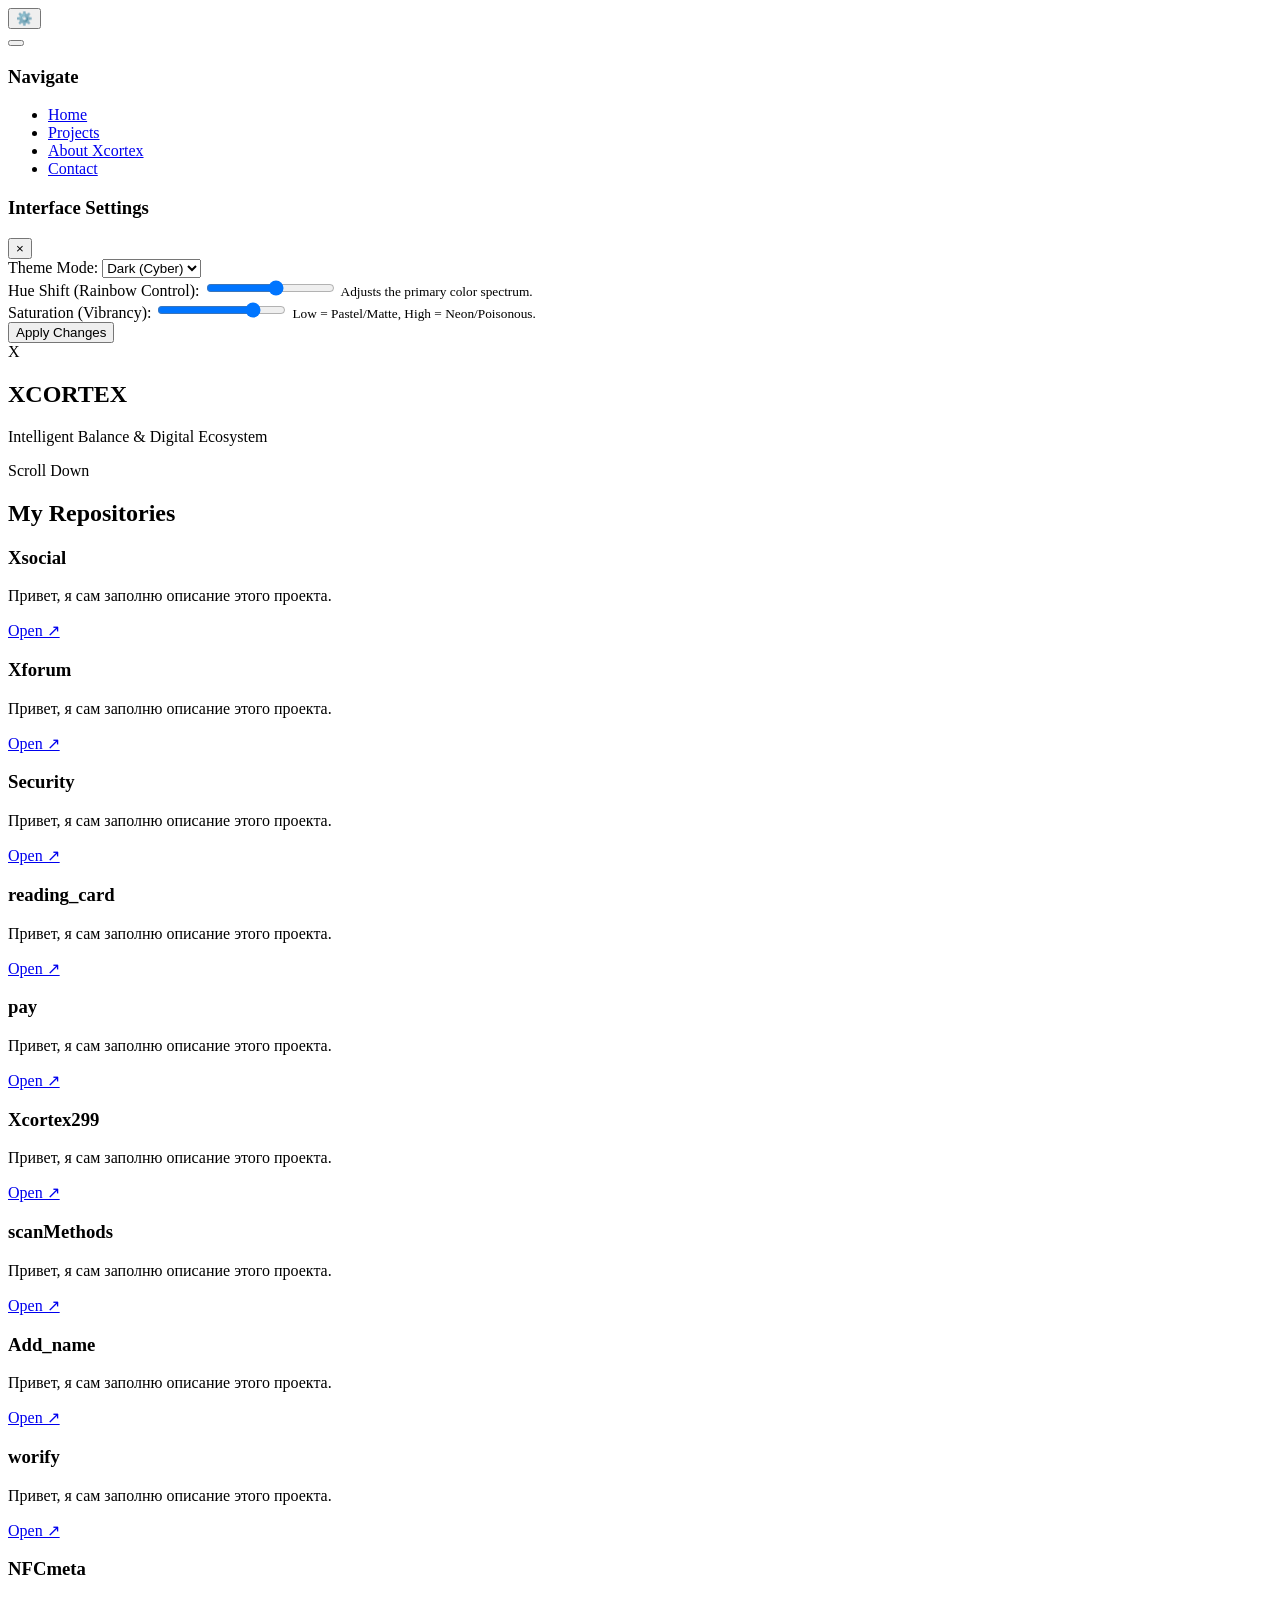
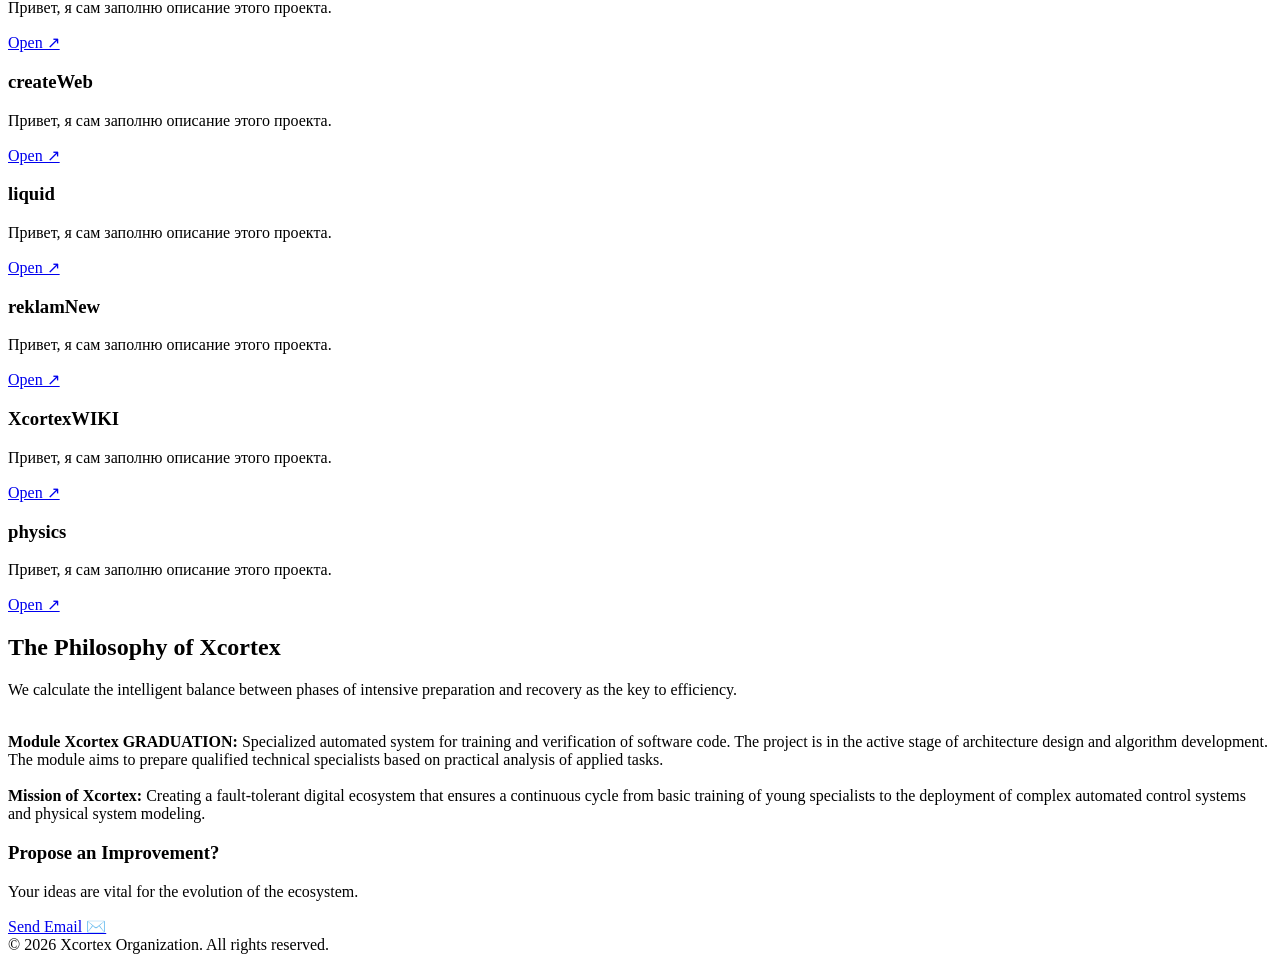
==== index.html @ 5aa5e929 "Update index.html" ====
<!DOCTYPE html>
<html lang="ru">
<head>
    <meta charset="UTF-8">
    <meta name="viewport" content="width=device-width, initial-scale=1.0">
    <title>Xcortex | Intelligent Ecosystem</title>
    
    <!-- Подключение шрифтов -->
    <link href="https://fonts.googleapis.com/css2?family=Montserrat:wght@300;400;600;900&display=swap" rel="stylesheet">
    
    <!-- Подключение CSS -->
    <link rel="stylesheet" href="style.css">
</head>
<body data-theme="dark">

    <!-- Служебная полоса (Top Bar) -->
    <header class="top-bar glass-panel">
        <div class="left-controls">
            <button id="settings-btn" class="icon-btn" aria-label="Настройки">⚙️</button>
        </div>
        <div class="right-controls">
            <button id="menu-btn" class="hamburger-icon" aria-label="Меню">
                <span></span><span></span><span></span>
            </button>
        </div>
    </header>

    <!-- Боковое меню навигации -->
    <nav id="side-menu" class="glass-panel side-nav">
        <div class="menu-header">
            <h3>Navigate</h3>
        </div>
        <ul class="menu-list">
            <li><a href="#hero" onclick="closeMenu()">Home</a></li>
            <li><a href="#projects" onclick="closeMenu()">Projects</a></li>
            <li><a href="#about" onclick="closeMenu()">About Xcortex</a></li>
            <li><a href="#contact" onclick="closeMenu()">Contact</a></li>
        </ul>
    </nav>

    <!-- Модальное окно настроек -->
    <div id="settings-modal" class="modal-overlay hidden">
        <div class="glass-panel settings-content">
            <div class="settings-header">
                <h3>Interface Settings</h3>
                <button id="close-settings-x" class="close-x">&times;</button>
            </div>
            
            <div class="setting-group">
                <label>Theme Mode:</label>
                <select id="theme-select" class="input-field white-input">
                    <option value="dark">Dark (Cyber)</option>
                    <option value="light">Light (Clean)</option>
                </select>
            </div>

            <div class="setting-group">
                <label>Hue Shift (Rainbow Control):</label>
                <input type="range" id="hue-slider" min="0" max="360" value="200" class="custom-range rainbow-track">
                <small>Adjusts the primary color spectrum.</small>
            </div>

            <div class="setting-group">
                <label>Saturation (Vibrancy):</label>
                <input type="range" id="saturation-slider" min="10" max="100" value="80" class="custom-range">
                <small>Low = Pastel/Matte, High = Neon/Poisonous.</small>
            </div>

            <button id="save-settings" class="btn-primary full-width">Apply Changes</button>
        </div>
    </div>

    <!-- Главная секция (Hero) -->
    <section id="hero" class="hero-section">
        <div class="logo-wrapper animate-float">
            <div class="big-x">X</div>
        </div>
        <h1 class="brand-name animate-slide-up">XCORTEX</h1>
        <p class="subtitle animate-slide-up delay-1">Intelligent Balance & Digital Ecosystem</p>
        
        <div class="scroll-indicator animate-bounce">
            <span>Scroll Down</span>
            <div class="arrow-down"></div>
        </div>
    </section>

    <!-- Секция Проектов -->
    <section id="projects" class="projects-section">
        <h2 class="section-title reveal-on-scroll">My Repositories</h2>
        <div class="grid-container">
            <!-- Карточки проектов будут генерироваться через JS или вручную. 
                 Для надежности оставляем статичную разметку основных, остальное можно добавить динамически, 
                 но так как ты просил конкретный список, вот он: -->
                 
            <div class="project-card glass-panel hover-lift reveal-on-scroll">
                <h3>Xsocial</h3>
                <p class="desc-placeholder">Привет, я сам заполню описание этого проекта.</p>
                <a href="#" target="_blank" class="open-link btn-outline">Open ↗</a>
            </div>

            <div class="project-card glass-panel hover-lift reveal-on-scroll">
                <h3>Xforum</h3>
                <p class="desc-placeholder">Привет, я сам заполню описание этого проекта.</p>
                <a href="#" target="_blank" class="open-link btn-outline">Open ↗</a>
            </div>

            <div class="project-card glass-panel hover-lift reveal-on-scroll">
                <h3>Security</h3>
                <p class="desc-placeholder">Привет, я сам заполню описание этого проекта.</p>
                <a href="#" target="_blank" class="open-link btn-outline">Open ↗</a>
            </div>

            <div class="project-card glass-panel hover-lift reveal-on-scroll">
                <h3>reading_card</h3>
                <p class="desc-placeholder">Привет, я сам заполню описание этого проекта.</p>
                <a href="#" target="_blank" class="open-link btn-outline">Open ↗</a>
            </div>

            <div class="project-card glass-panel hover-lift reveal-on-scroll">
                <h3>pay</h3>
                <p class="desc-placeholder">Привет, я сам заполню описание этого проекта.</p>
                <a href="#" target="_blank" class="open-link btn-outline">Open ↗</a>
            </div>

            <div class="project-card glass-panel hover-lift reveal-on-scroll">
                <h3>Xcortex299</h3>
                <p class="desc-placeholder">Привет, я сам заполню описание этого проекта.</p>
                <a href="#" target="_blank" class="open-link btn-outline">Open ↗</a>
            </div>

            <div class="project-card glass-panel hover-lift reveal-on-scroll">
                <h3>scanMethods</h3>
                <p class="desc-placeholder">Привет, я сам заполню описание этого проекта.</p>
                <a href="#" target="_blank" class="open-link btn-outline">Open ↗</a>
            </div>

            <div class="project-card glass-panel hover-lift reveal-on-scroll">
                <h3>Add_name</h3>
                <p class="desc-placeholder">Привет, я сам заполню описание этого проекта.</p>
                <a href="#" target="_blank" class="open-link btn-outline">Open ↗</a>
            </div>

            <div class="project-card glass-panel hover-lift reveal-on-scroll">
                <h3>worify</h3>
                <p class="desc-placeholder">Привет, я сам заполню описание этого проекта.</p>
                <a href="#" target="_blank" class="open-link btn-outline">Open ↗</a>
            </div>

            <div class="project-card glass-panel hover-lift reveal-on-scroll">
                <h3>NFCmeta</h3>
                <p class="desc-placeholder">Привет, я сам заполню описание этого проекта.</p>
                <a href="#" target="_blank" class="open-link btn-outline">Open ↗</a>
            </div>

            <div class="project-card glass-panel hover-lift reveal-on-scroll">
                <h3>createWeb</h3>
                <p class="desc-placeholder">Привет, я сам заполню описание этого проекта.</p>
                <a href="#" target="_blank" class="open-link btn-outline">Open ↗</a>
            </div>

            <div class="project-card glass-panel hover-lift reveal-on-scroll">
                <h3>liquid</h3>
                <p class="desc-placeholder">Привет, я сам заполню описание этого проекта.</p>
                <a href="#" target="_blank" class="open-link btn-outline">Open ↗</a>
            </div>

            <div class="project-card glass-panel hover-lift reveal-on-scroll">
                <h3>reklamNew</h3>
                <p class="desc-placeholder">Привет, я сам заполню описание этого проекта.</p>
                <a href="#" target="_blank" class="open-link btn-outline">Open ↗</a>
            </div>

            <div class="project-card glass-panel hover-lift reveal-on-scroll">
                <h3>XcortexWIKI</h3>
                <p class="desc-placeholder">Привет, я сам заполню описание этого проекта.</p>
                <a href="#" target="_blank" class="open-link btn-outline">Open ↗</a>
            </div>

            <div class="project-card glass-panel hover-lift reveal-on-scroll">
                <h3>physics</h3>
                <p class="desc-placeholder">Привет, я сам заполню описание этого проекта.</p>
                <a href="#" target="_blank" class="open-link btn-outline">Open ↗</a>
            </div>
        </div>
    </section>

    <!-- Секция О бренде -->
    <section id="about" class="about-section">
        <div class="content-box glass-panel reveal-on-scroll">
            <h2>The Philosophy of Xcortex</h2>
            <div class="text-block">
                <p>We calculate the intelligent balance between phases of intensive preparation and recovery as the key to efficiency.</p>
                
                <br>
                
                <strong>Module Xcortex GRADUATION:</strong> Specialized automated system for training and verification of software code. The project is in the active stage of architecture design and algorithm development. The module aims to prepare qualified technical specialists based on practical analysis of applied tasks.
                
                <br><br>
                
                <strong>Mission of Xcortex:</strong> Creating a fault-tolerant digital ecosystem that ensures a continuous cycle from basic training of young specialists to the deployment of complex automated control systems and physical system modeling.
            </div>
        </div>
    </section>

    <!-- Футер / Контакты -->
    <footer id="contact" class="footer-section">
        <div class="contact-card glass-panel reveal-on-scroll">
            <h3>Propose an Improvement?</h3>
            <p>Your ideas are vital for the evolution of the ecosystem.</p>
            <a href="mailto:Artem.ovsyankin33@gmail.com?subject=Xcortex%20Feedback&body=Hello%20Artem,%0A%0AI%20would%20like%20to%20suggest%20an%20improvement:%20[Insert%20idea%20here]%0A%0AThanks!" class="btn-mailto">
                Send Email ✉️
            </a>
        </div>
        <div class="copyright">
            © 2026 Xcortex Organization. All rights reserved.
        </div>
    </footer>

    <!-- Подключение JavaScript -->
    <script src="script.js"></script>
</body>
</html>
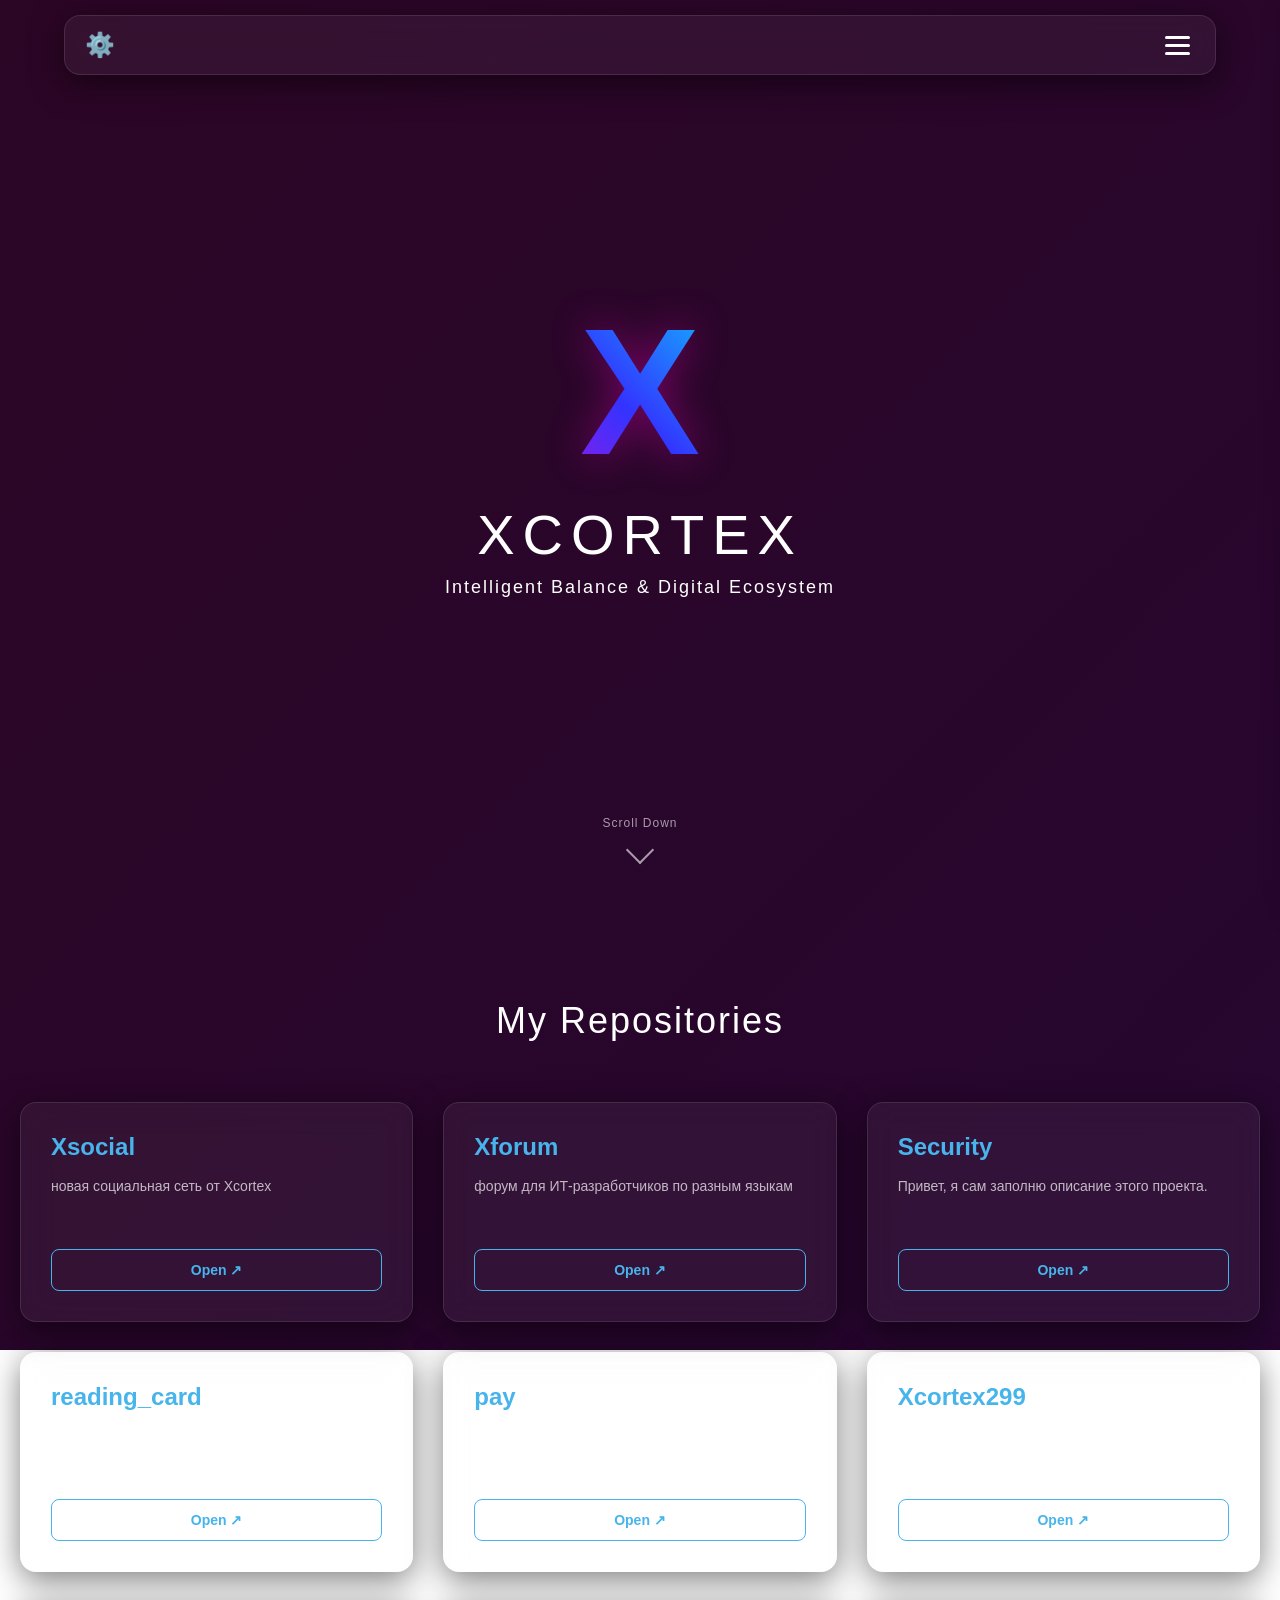
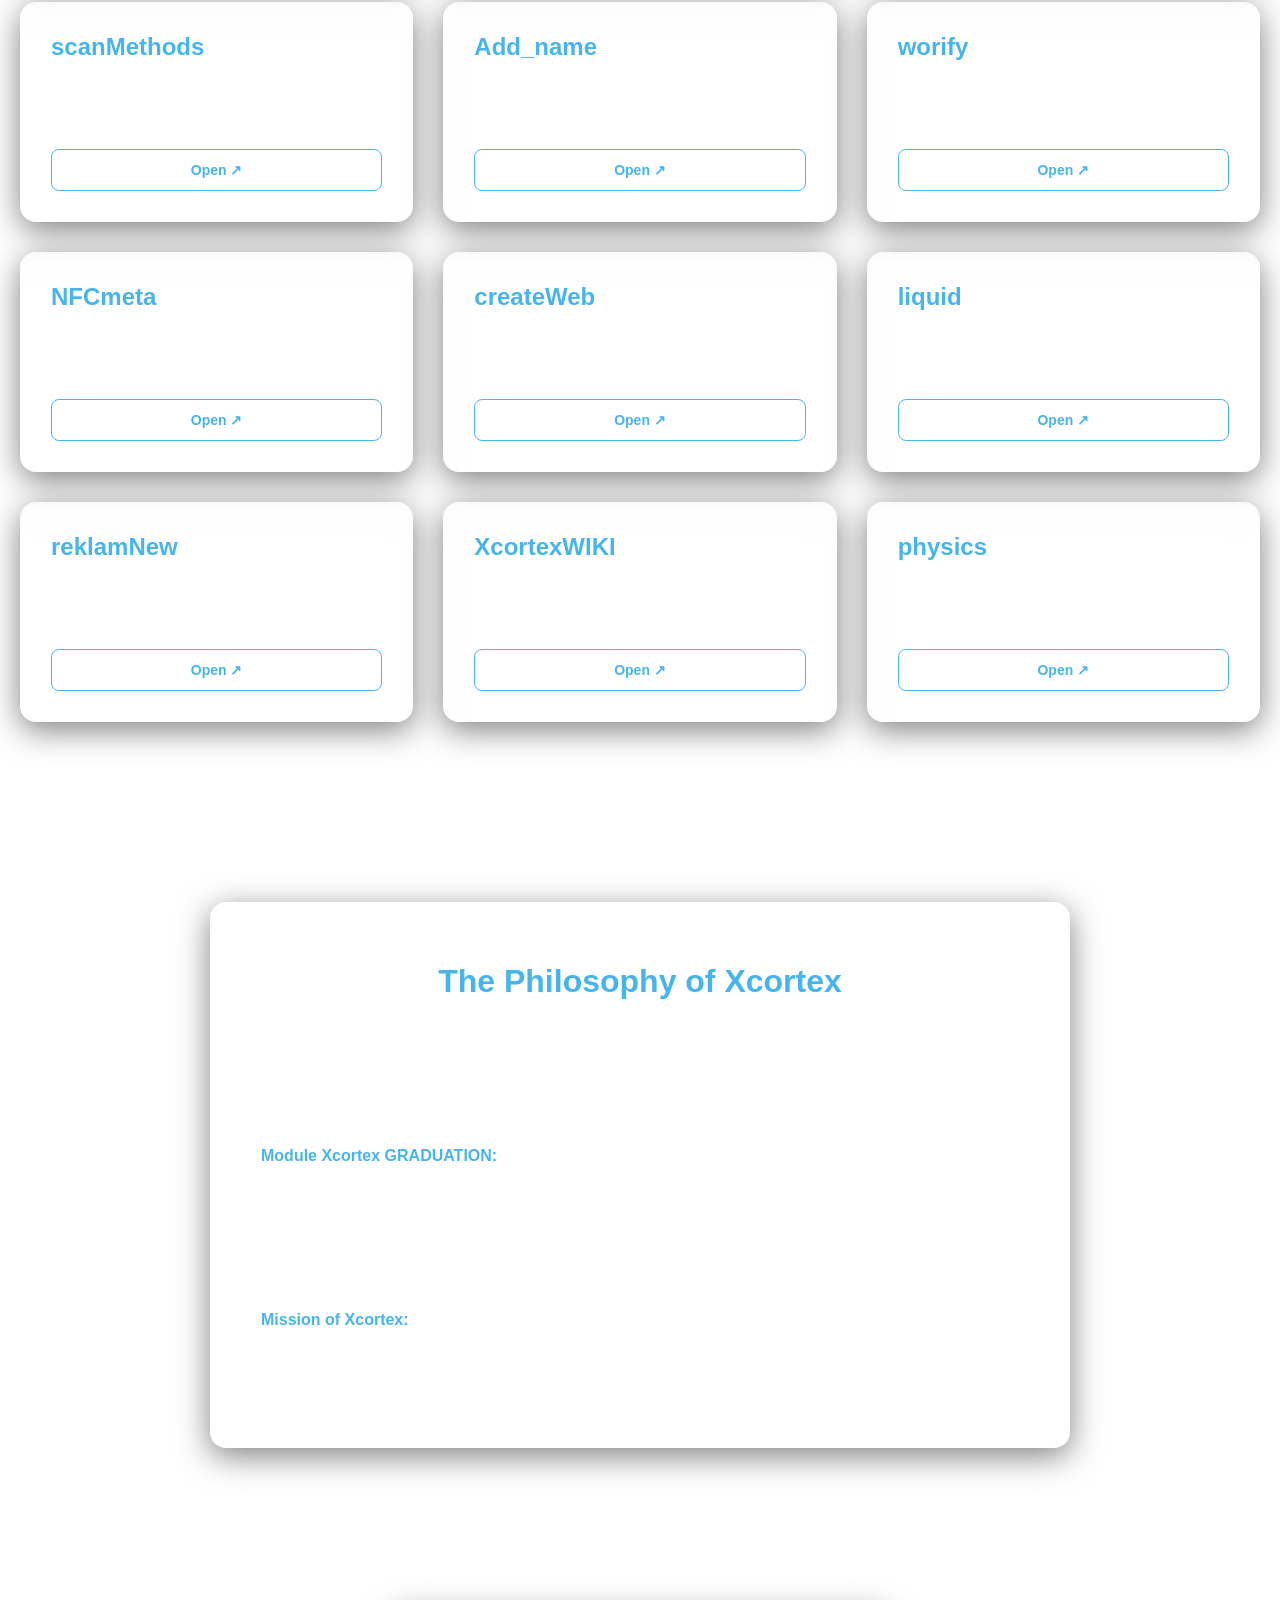
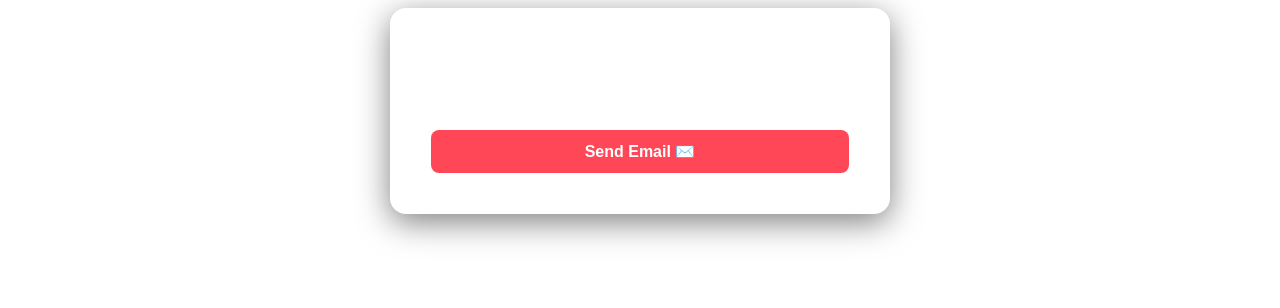
==== commit 3e2508a8: "Update index.html" ====
--- a/index.html
+++ b/index.html
@@ -94,13 +94,13 @@
                  
             <div class="project-card glass-panel hover-lift reveal-on-scroll">
                 <h3>Xsocial</h3>
-                <p class="desc-placeholder">Привет, я сам заполню описание этого проекта.</p>
+                <p class="desc-placeholder">новая социальная сеть от Xcortex</p>
                 <a href="#" target="_blank" class="open-link btn-outline">Open ↗</a>
             </div>
 
             <div class="project-card glass-panel hover-lift reveal-on-scroll">
                 <h3>Xforum</h3>
-                <p class="desc-placeholder">Привет, я сам заполню описание этого проекта.</p>
+                <p class="desc-placeholder">форум для ИТ-разработчиков по разным языкам</p>
                 <a href="#" target="_blank" class="open-link btn-outline">Open ↗</a>
             </div>
 
--- a/style.css
+++ b/style.css
@@ -0,0 +1,516 @@
+/* === БАЗОВЫЕ ПЕРЕМЕННЫЕ И ТЕМЫ === */
+:root {
+    /* Динамические цвета управляемые из JS */
+    --bg-hue: 200;
+    --bg-sat: 80%;
+    --bg-lightness-base: 10%;
+    
+    /* Статичные переменные темы Dark */
+    --text-color: #ffffff;
+    --panel-bg: rgba(255, 255, 255, 0.05);
+    --panel-border: rgba(255, 255, 255, 0.1);
+    --blur-strength: 16px;
+    --accent-color: hsl(var(--bg-hue), var(--bg-sat), 60%);
+    --shadow-color: rgba(0, 0, 0, 0.5);
+}
+
+[data-theme="light"] {
+    --text-color: #1a1a1a;
+    --panel-bg: rgba(0, 0, 0, 0.03);
+    --panel-border: rgba(0, 0, 0, 0.1);
+    --bg-lightness-base: 90%;
+    --accent-color: hsl(var(--bg-hue), var(--bg-sat), 40%);
+    --shadow-color: rgba(0, 0, 0, 0.1);
+}
+
+* {
+    margin: 0;
+    padding: 0;
+    box-sizing: border-box;
+}
+
+body {
+    font-family: 'Montserrat', sans-serif;
+    color: var(--text-color);
+    overflow-x: hidden;
+    transition: background 0.5s ease, color 0.5s ease;
+    min-height: 100vh;
+    position: relative;
+}
+
+/* Живой радужный фон */
+body::before {
+    content: '';
+    position: fixed;
+    top: -50%;
+    left: -50%;
+    width: 200%;
+    height: 200%;
+    z-index: -1;
+    background: linear-gradient(
+        -45deg,
+        hsl(calc(var(--bg-hue)), calc(var(--bg-sat)), calc(var(--bg-lightness-base))),
+        hsl(calc(var(--bg-hue) + 60), calc(var(--bg-sat)), calc(var(--bg-lightness-base) + 5%)),
+        hsl(calc(var(--bg-hue) + 120), calc(var(--bg-sat)), calc(var(--bg-lightness-base)))
+    );
+    background-size: 400% 400%;
+    animation: gradientMove 15s ease infinite;
+    filter: blur(0px);
+}
+
+@keyframes gradientMove {
+    0% { background-position: 0% 50%; }
+    50% { background-position: 100% 50%; }
+    100% { background-position: 0% 50%; }
+}
+
+/* === GLASSMORPHISM UTILS === */
+.glass-panel {
+    background: var(--panel-bg);
+    backdrop-filter: blur(var(--blur-strength));
+    -webkit-backdrop-filter: blur(var(--blur-strength));
+    border: 1px solid var(--panel-border);
+    border-radius: 16px;
+    box-shadow: 0 8px 32px 0 var(--shadow-color);
+}
+
+/* === TOP BAR === */
+.top-bar {
+    position: fixed;
+    top: 15px;
+    left: 50%;
+    transform: translateX(-50%);
+    width: 90%;
+    max-width: 1200px;
+    height: 60px;
+    display: flex;
+    justify-content: space-between;
+    align-items: center;
+    z-index: 1000;
+    padding: 0 20px;
+    transition: all 0.3s ease;
+}
+
+.icon-btn {
+    background: none;
+    border: none;
+    color: var(--text-color);
+    font-size: 24px;
+    cursor: pointer;
+    transition: transform 0.3s cubic-bezier(0.175, 0.885, 0.32, 1.275);
+}
+.icon-btn:hover { transform: rotate(90deg) scale(1.1); }
+
+.hamburger-icon {
+    background: none;
+    border: none;
+    cursor: pointer;
+    display: flex;
+    flex-direction: column;
+    gap: 5px;
+    padding: 5px;
+}
+.hamburger-icon span {
+    display: block;
+    width: 25px;
+    height: 3px;
+    background: var(--text-color);
+    transition: 0.3s;
+    border-radius: 2px;
+}
+
+/* === SIDE MENU === */
+.side-nav {
+    position: fixed;
+    right: -320px;
+    top: 0;
+    width: 300px;
+    height: 100vh;
+    padding: 80px 20px 20px;
+    transition: right 0.4s cubic-bezier(0.175, 0.885, 0.32, 1.275);
+    z-index: 999;
+    display: flex;
+    flex-direction: column;
+    gap: 20px;
+    border-radius: 0 0 0 20px; /* Только левые углы скруглены */
+}
+.side-nav.active { right: 0; }
+
+.menu-list { list-style: none; }
+.menu-list li { margin-bottom: 10px; }
+.menu-list a {
+    color: var(--text-color);
+    text-decoration: none;
+    font-size: 18px;
+    font-weight: 600;
+    padding: 12px;
+    display: block;
+    border-radius: 8px;
+    transition: background 0.3s, transform 0.2s;
+}
+.menu-list a:hover {
+    background: rgba(255,255,255,0.1);
+    transform: translateX(5px);
+}
+
+/* === SETTINGS MODAL === */
+.modal-overlay {
+    position: fixed;
+    top: 0; left: 0; width: 100%; height: 100%;
+    background: rgba(0,0,0,0.6);
+    backdrop-filter: blur(5px);
+    z-index: 2000;
+    display: flex;
+    justify-content: center;
+    align-items: center;
+    opacity: 1;
+    transition: opacity 0.3s, visibility 0.3s;
+}
+.hidden { 
+    opacity: 0; 
+    pointer-events: none; 
+    visibility: hidden; 
+}
+
+.settings-content {
+    width: 90%;
+    max-width: 450px;
+    padding: 30px;
+    display: flex;
+    flex-direction: column;
+    gap: 20px;
+    position: relative;
+}
+
+.settings-header {
+    display: flex;
+    justify-content: space-between;
+    align-items: center;
+    margin-bottom: 10px;
+}
+.close-x {
+    background: none;
+    border: none;
+    color: var(--text-color);
+    font-size: 28px;
+    cursor: pointer;
+    line-height: 1;
+}
+
+.setting-group label {
+    display: block;
+    margin-bottom: 8px;
+    font-weight: 600;
+    font-size: 14px;
+    opacity: 0.9;
+}
+.setting-group small {
+    display: block;
+    margin-top: 5px;
+    font-size: 12px;
+    opacity: 0.6;
+}
+
+.white-input {
+    width: 100%;
+    padding: 10px 12px;
+    border-radius: 8px;
+    border: 1px solid #ccc;
+    background: #fff; /* Белый ввод как требовалось */
+    color: #000;
+    outline: none;
+    font-family: inherit;
+}
+
+.custom-range {
+    width: 100%;
+    height: 8px;
+    border-radius: 5px;
+    background: #ddd;
+    appearance: none;
+    outline: none;
+    margin-top: 5px;
+}
+.rainbow-track {
+    background: linear-gradient(to right, red, yellow, green, cyan, blue, violet);
+}
+.custom-range::-webkit-slider-thumb {
+    appearance: none;
+    width: 20px;
+    height: 20px;
+    border-radius: 50%;
+    background: var(--text-color);
+    cursor: pointer;
+    box-shadow: 0 2px 5px rgba(0,0,0,0.3);
+}
+
+/* === BUTTONS === */
+.btn-primary, .btn-outline, .btn-mailto {
+    padding: 12px 24px;
+    border-radius: 8px;
+    cursor: pointer;
+    font-weight: 600;
+    transition: all 0.3s ease;
+    text-align: center;
+    display: inline-block;
+    text-decoration: none;
+    font-size: 14px;
+}
+
+.btn-primary {
+    background: var(--accent-color);
+    color: #fff;
+    border: none;
+}
+.btn-primary:hover {
+    transform: translateY(-2px);
+    box-shadow: 0 5px 15px var(--accent-color);
+}
+
+.btn-outline {
+    background: transparent;
+    border: 1px solid var(--accent-color);
+    color: var(--accent-color);
+    width: 100%;
+}
+.btn-outline:hover {
+    background: var(--accent-color);
+    color: #fff;
+}
+
+.full-width { width: 100%; }
+
+/* === HERO SECTION === */
+.hero-section {
+    height: 100vh;
+    display: flex;
+    flex-direction: column;
+    justify-content: center;
+    align-items: center;
+    text-align: center;
+    position: relative;
+    padding: 0 20px;
+}
+
+.logo-wrapper {
+    margin-bottom: 20px;
+}
+
+.big-x {
+    font-size: clamp(80px, 15vw, 180px);
+    font-weight: 900;
+    line-height: 1;
+    background: linear-gradient(45deg, #ff00cc, #3333ff, #00ffff);
+    background-size: 200% 200%;
+    -webkit-background-clip: text;
+    -webkit-text-fill-color: transparent;
+    filter: drop-shadow(0 0 20px rgba(255,0,204,0.4));
+    animation: pulseGlow 3s infinite alternate, gradientText 5s ease infinite;
+}
+
+.brand-name {
+    font-size: clamp(32px, 5vw, 56px);
+    letter-spacing: 8px;
+    text-transform: uppercase;
+    font-weight: 300;
+    margin-bottom: 10px;
+}
+
+.subtitle {
+    font-size: clamp(14px, 2vw, 18px);
+    opacity: 0.8;
+    font-weight: 400;
+    letter-spacing: 2px;
+}
+
+.scroll-indicator {
+    position: absolute;
+    bottom: 40px;
+    display: flex;
+    flex-direction: column;
+    align-items: center;
+    gap: 10px;
+    opacity: 0.6;
+    font-size: 12px;
+    letter-spacing: 1px;
+}
+.arrow-down {
+    width: 20px;
+    height: 20px;
+    border-right: 2px solid var(--text-color);
+    border-bottom: 2px solid var(--text-color);
+    transform: rotate(45deg);
+}
+
+/* === ANIMATIONS === */
+.animate-float { animation: float 6s ease-in-out infinite; }
+.animate-slide-up { 
+    animation: slideUp 1s forwards; 
+    opacity: 0; 
+    transform: translateY(30px);
+}
+.delay-1 { animation-delay: 0.3s; }
+.animate-bounce { animation: bounce 2s infinite; }
+
+.reveal-on-scroll {
+    opacity: 0;
+    transform: translateY(30px);
+    transition: opacity 0.8s ease, transform 0.8s ease;
+}
+.reveal-on-scroll.visible {
+    opacity: 1;
+    transform: translateY(0);
+}
+
+.hover-lift {
+    transition: transform 0.3s ease, box-shadow 0.3s ease;
+}
+.hover-lift:hover {
+    transform: translateY(-10px);
+    box-shadow: 0 15px 30px rgba(0,0,0,0.3);
+    border-color: var(--accent-color);
+}
+
+@keyframes float { 
+    0%, 100% { transform: translateY(0); } 
+    50% { transform: translateY(-20px); } 
+}
+@keyframes slideUp { 
+    to { opacity: 1; transform: translateY(0); } 
+}
+@keyframes bounce { 
+    0%, 20%, 50%, 80%, 100% {transform: translateY(0);} 
+    40% {transform: translateY(-10px);} 
+    60% {transform: translateY(-5px);} 
+}
+@keyframes pulseGlow { 
+    0% { filter: drop-shadow(0 0 10px rgba(255,0,204,0.3)); } 
+    100% { filter: drop-shadow(0 0 30px rgba(51,51,255,0.6)); } 
+}
+@keyframes gradientText {
+    0% { background-position: 0% 50%; }
+    50% { background-position: 100% 50%; }
+    100% { background-position: 0% 50%; }
+}
+
+/* === PROJECTS GRID === */
+.projects-section {
+    padding: 100px 20px;
+    max-width: 1400px;
+    margin: 0 auto;
+}
+
+.section-title {
+    text-align: center;
+    font-size: 36px;
+    margin-bottom: 60px;
+    font-weight: 300;
+    letter-spacing: 2px;
+}
+
+.grid-container {
+    display: grid;
+    grid-template-columns: repeat(auto-fit, minmax(300px, 1fr));
+    gap: 30px;
+}
+
+.project-card {
+    padding: 30px;
+    display: flex;
+    flex-direction: column;
+    justify-content: space-between;
+    min-height: 220px;
+    position: relative;
+    overflow: hidden;
+}
+
+.project-card h3 {
+    font-size: 24px;
+    margin-bottom: 15px;
+    color: var(--accent-color);
+    font-weight: 700;
+}
+
+.desc-placeholder {
+    flex-grow: 1;
+    margin-bottom: 20px;
+    opacity: 0.7;
+    font-size: 14px;
+    line-height: 1.5;
+}
+
+/* === ABOUT SECTION === */
+.about-section {
+    padding: 80px 20px;
+    max-width: 900px;
+    margin: 0 auto;
+}
+
+.content-box {
+    padding: 50px;
+    line-height: 1.8;
+    font-size: 16px;
+}
+
+.content-box h2 {
+    font-size: 32px;
+    margin-bottom: 30px;
+    text-align: center;
+    color: var(--accent-color);
+}
+
+.text-block strong {
+    color: var(--accent-color);
+    display: block;
+    margin-top: 15px;
+    margin-bottom: 5px;
+}
+
+/* === FOOTER === */
+.footer-section {
+    padding: 80px 20px 40px;
+    text-align: center;
+}
+
+.contact-card {
+    max-width: 500px;
+    margin: 0 auto 40px;
+    padding: 40px;
+}
+
+.contact-card h3 {
+    margin-bottom: 10px;
+    font-size: 24px;
+}
+
+.contact-card p {
+    margin-bottom: 25px;
+    opacity: 0.8;
+}
+
+.btn-mailto {
+    background: #ff4757;
+    color: white;
+    width: 100%;
+    border: none;
+    font-size: 16px;
+}
+.btn-mailto:hover {
+    background: #ff6b81;
+    transform: scale(1.02);
+    box-shadow: 0 0 20px rgba(255, 71, 87, 0.4);
+}
+
+.copyright {
+    font-size: 12px;
+    opacity: 0.5;
+    margin-top: 20px;
+}
+
+/* Responsive adjustments */
+@media (max-width: 768px) {
+    .top-bar { width: 95%; }
+    .side-nav { width: 100%; right: -100%; border-radius: 0; }
+    .grid-container { grid-template-columns: 1fr; }
+    .content-box { padding: 30px; }
+}
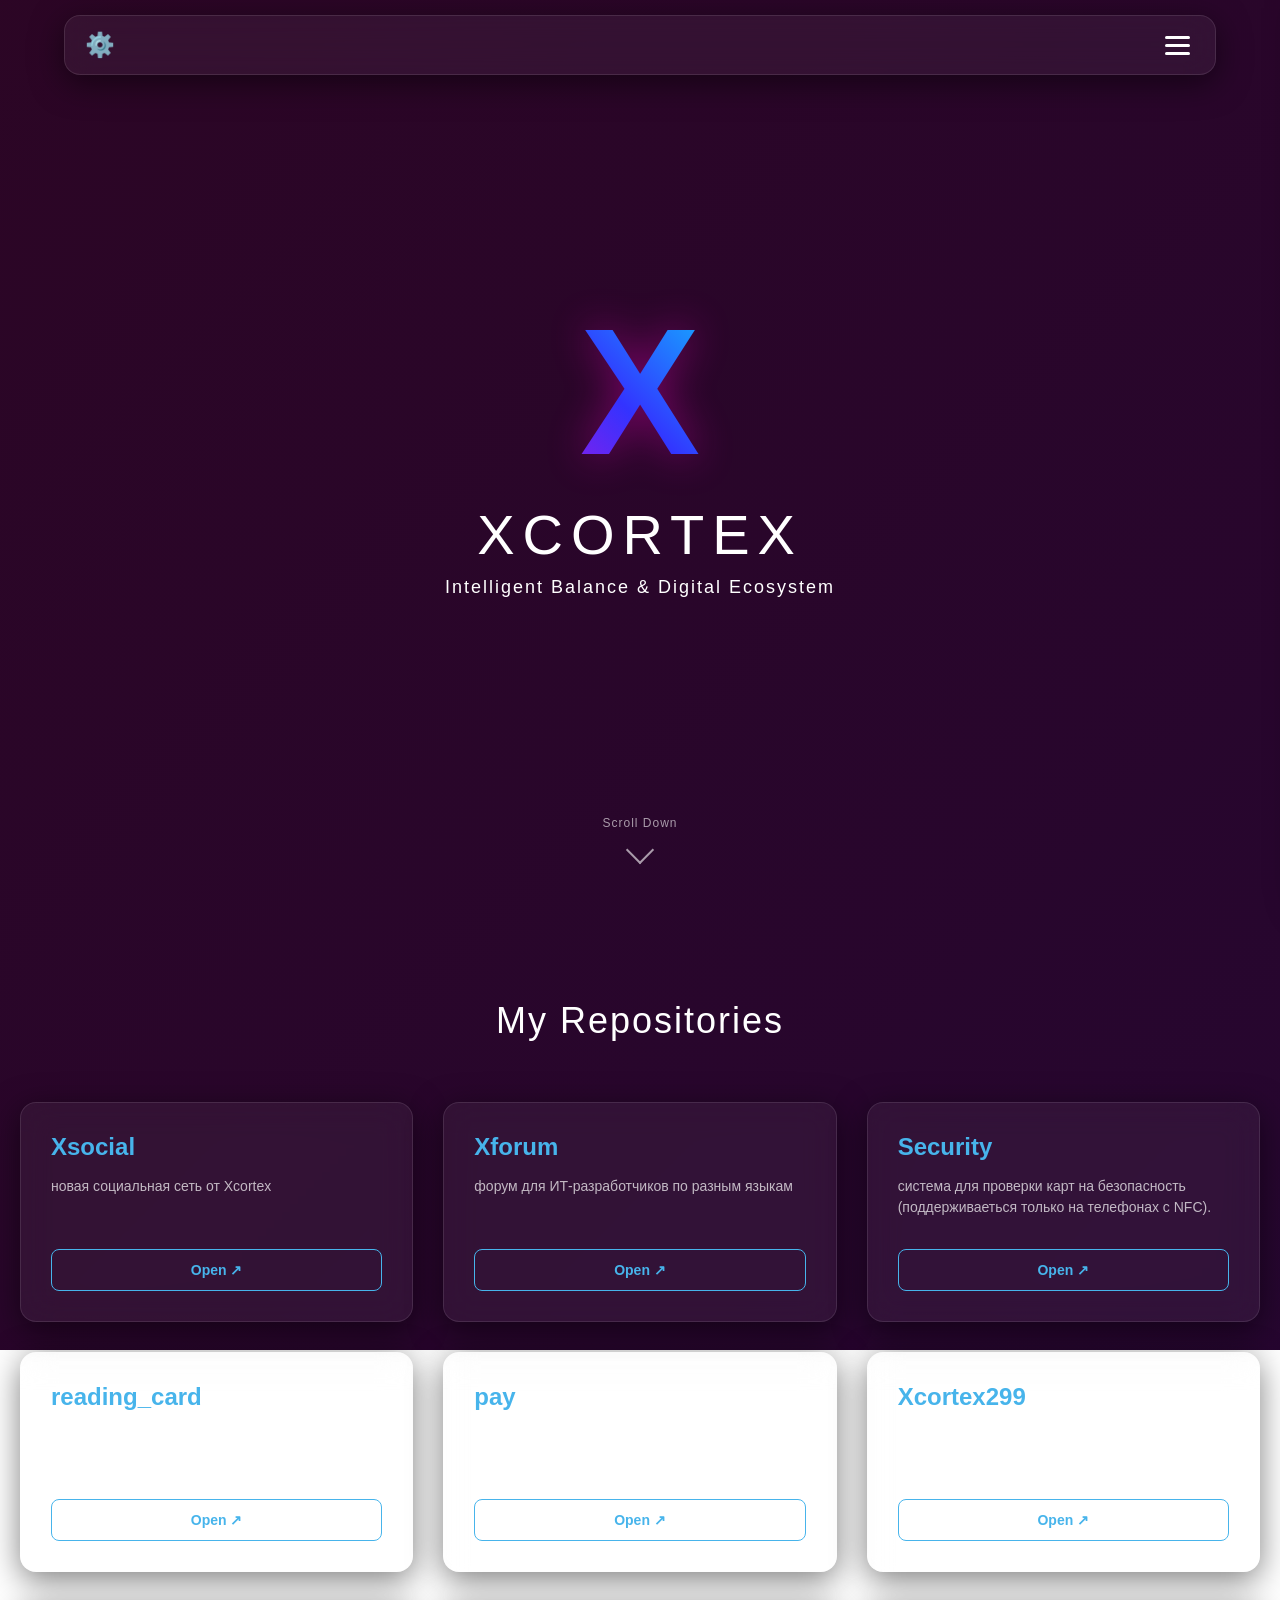
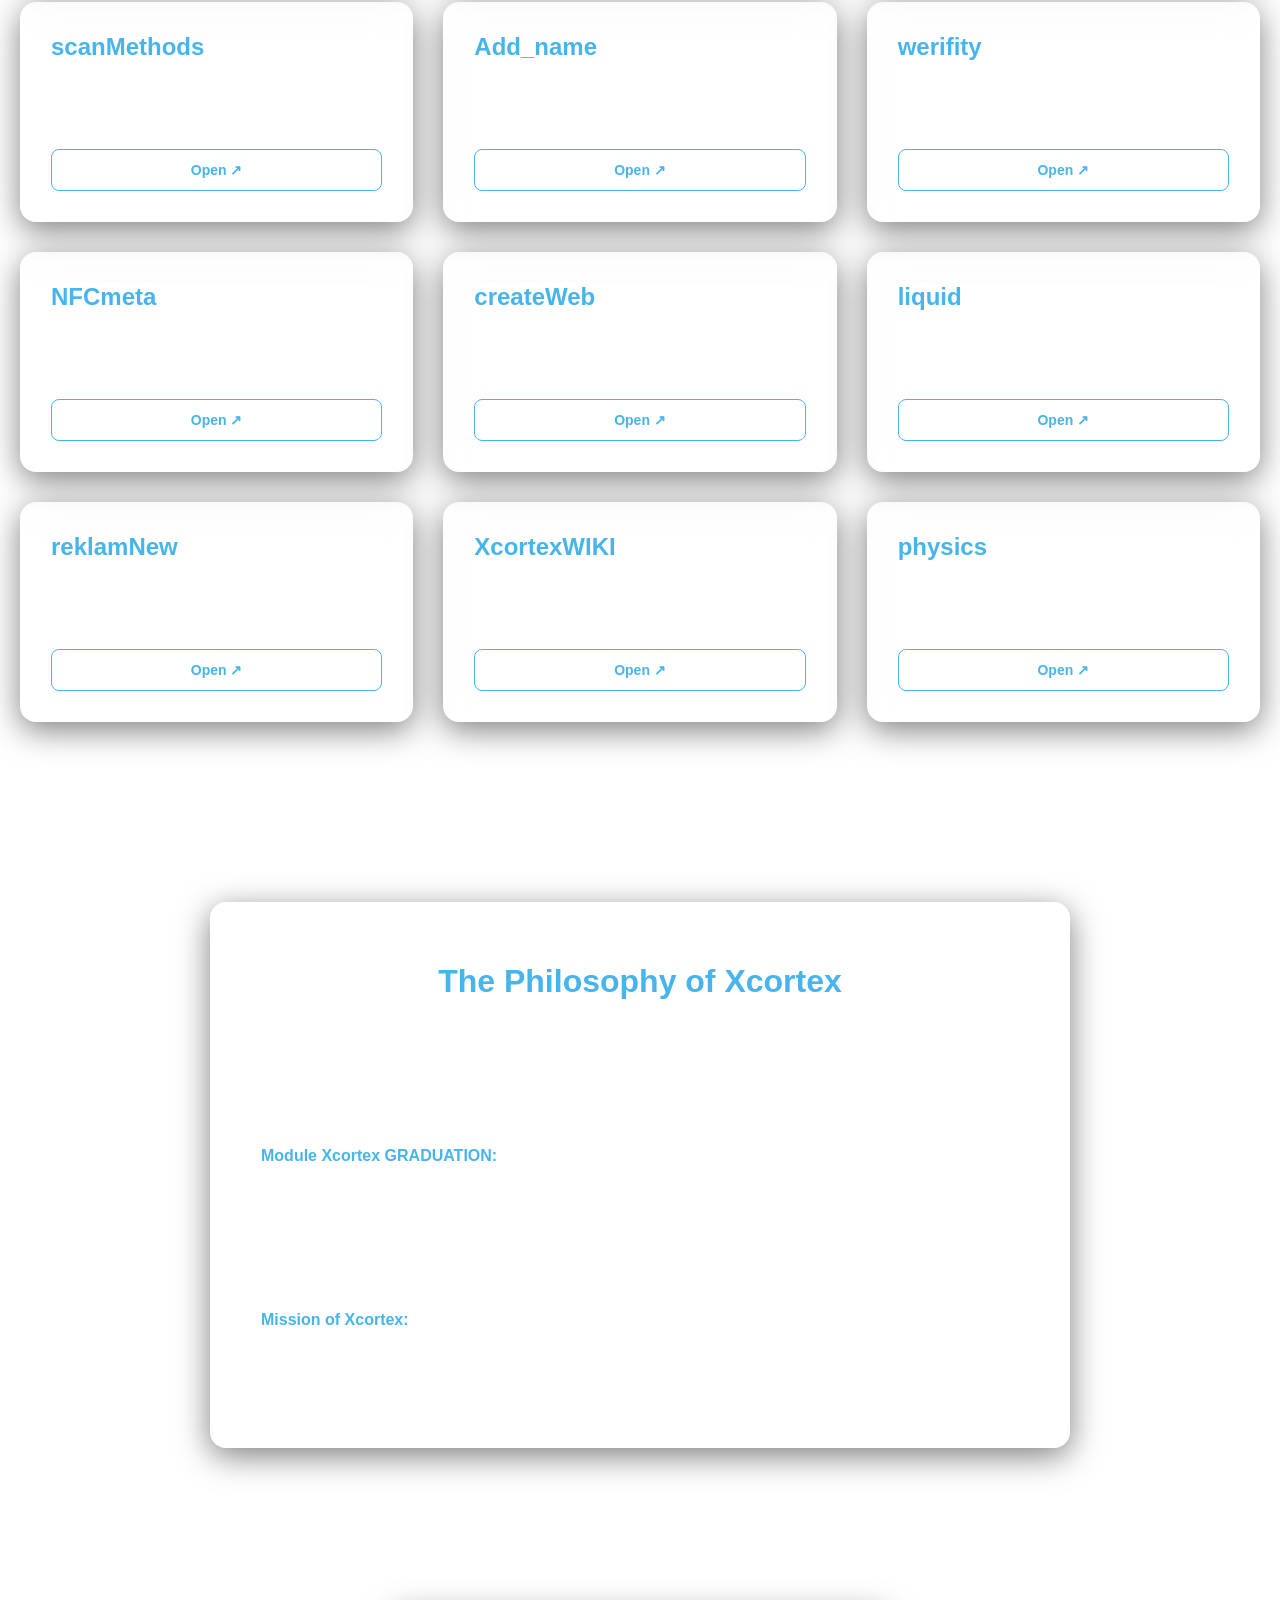
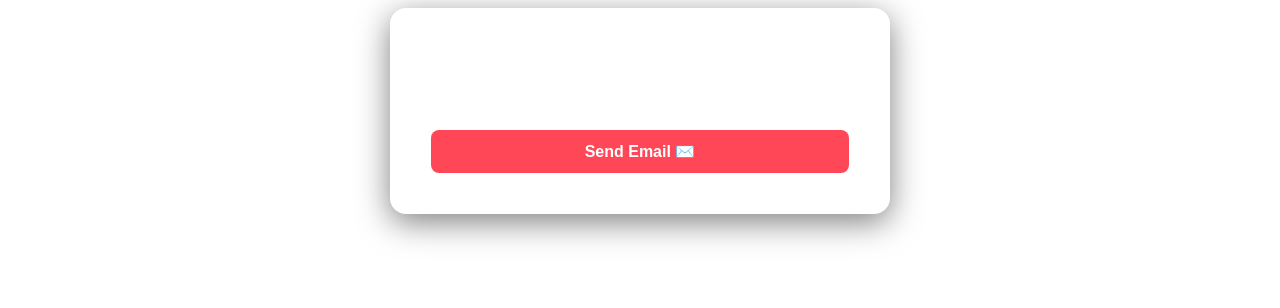
==== commit 799e1602: "Update index.html" ====
--- a/index.html
+++ b/index.html
@@ -95,19 +95,19 @@
             <div class="project-card glass-panel hover-lift reveal-on-scroll">
                 <h3>Xsocial</h3>
                 <p class="desc-placeholder">новая социальная сеть от Xcortex</p>
-                <a href="#" target="_blank" class="open-link btn-outline">Open ↗</a>
+                <a href="https://artem-2436.github.io/Xsocial/" target="_blank" class="open-link btn-outline">Open ↗</a>
             </div>
 
             <div class="project-card glass-panel hover-lift reveal-on-scroll">
                 <h3>Xforum</h3>
                 <p class="desc-placeholder">форум для ИТ-разработчиков по разным языкам</p>
-                <a href="#" target="_blank" class="open-link btn-outline">Open ↗</a>
+                <a href="https://artem-2436.github.io/Xforum/" target="_blank" class="open-link btn-outline">Open ↗</a>
             </div>
 
             <div class="project-card glass-panel hover-lift reveal-on-scroll">
                 <h3>Security</h3>
-                <p class="desc-placeholder">Привет, я сам заполню описание этого проекта.</p>
-                <a href="#" target="_blank" class="open-link btn-outline">Open ↗</a>
+                <p class="desc-placeholder">система для проверки карт на безопасность (поддерживаеться только на телефонах с NFC).</p>
+                <a href="https://artem-2436.github.io/security/" target="_blank" class="open-link btn-outline">Open ↗</a>
             </div>
 
             <div class="project-card glass-panel hover-lift reveal-on-scroll">
@@ -118,14 +118,14 @@
 
             <div class="project-card glass-panel hover-lift reveal-on-scroll">
                 <h3>pay</h3>
-                <p class="desc-placeholder">Привет, я сам заполню описание этого проекта.</p>
+                <p class="desc-placeholder">интерактивный игрушечный сайт имитации оплаты</p>
                 <a href="#" target="_blank" class="open-link btn-outline">Open ↗</a>
             </div>
 
             <div class="project-card glass-panel hover-lift reveal-on-scroll">
                 <h3>Xcortex299</h3>
-                <p class="desc-placeholder">Привет, я сам заполню описание этого проекта.</p>
-                <a href="#" target="_blank" class="open-link btn-outline">Open ↗</a>
+                <p class="desc-placeholder">хостинг для размещения статических сайтов.</p>
+                <a href="№" target="_blank" class="open-link btn-outline">Open ↗</a>
             </div>
 
             <div class="project-card glass-panel hover-lift reveal-on-scroll">
@@ -141,7 +141,7 @@
             </div>
 
             <div class="project-card glass-panel hover-lift reveal-on-scroll">
-                <h3>worify</h3>
+                <h3>werifity</h3>
                 <p class="desc-placeholder">Привет, я сам заполню описание этого проекта.</p>
                 <a href="#" target="_blank" class="open-link btn-outline">Open ↗</a>
             </div>
@@ -154,14 +154,14 @@
 
             <div class="project-card glass-panel hover-lift reveal-on-scroll">
                 <h3>createWeb</h3>
-                <p class="desc-placeholder">Привет, я сам заполню описание этого проекта.</p>
-                <a href="#" target="_blank" class="open-link btn-outline">Open ↗</a>
+                <p class="desc-placeholder">здесь можно хаказать у меня сайт!.</p>
+                <a href="https://artem-2436.github.io/createWeb/" target="_blank" class="open-link btn-outline">Open ↗</a>
             </div>
 
             <div class="project-card glass-panel hover-lift reveal-on-scroll">
                 <h3>liquid</h3>
-                <p class="desc-placeholder">Привет, я сам заполню описание этого проекта.</p>
-                <a href="#" target="_blank" class="open-link btn-outline">Open ↗</a>
+                <p class="desc-placeholder">30 стилей размытия жидкого стекла специально на пестром фоне</p>
+                <a href="https://artem-2436.github.io/liquid/" target="_blank" class="open-link btn-outline">Open ↗</a>
             </div>
 
             <div class="project-card glass-panel hover-lift reveal-on-scroll">
@@ -172,14 +172,14 @@
 
             <div class="project-card glass-panel hover-lift reveal-on-scroll">
                 <h3>XcortexWIKI</h3>
-                <p class="desc-placeholder">Привет, я сам заполню описание этого проекта.</p>
-                <a href="#" target="_blank" class="open-link btn-outline">Open ↗</a>
+                <p class="desc-placeholder">аналог википедии, пока что в развитии.</p>
+                <a href="https://artem-2436.github.io/xcortexWIKI/" target="_blank" class="open-link btn-outline">Open ↗</a>
             </div>
 
             <div class="project-card glass-panel hover-lift reveal-on-scroll">
                 <h3>physics</h3>
-                <p class="desc-placeholder">Привет, я сам заполню описание этого проекта.</p>
-                <a href="#" target="_blank" class="open-link btn-outline">Open ↗</a>
+                <p class="desc-placeholder">платформа для обучения физике!</p>
+                <a href="https://artem-2436.github.io/physics/" target="_blank" class="open-link btn-outline">Open ↗</a>
             </div>
         </div>
     </section>
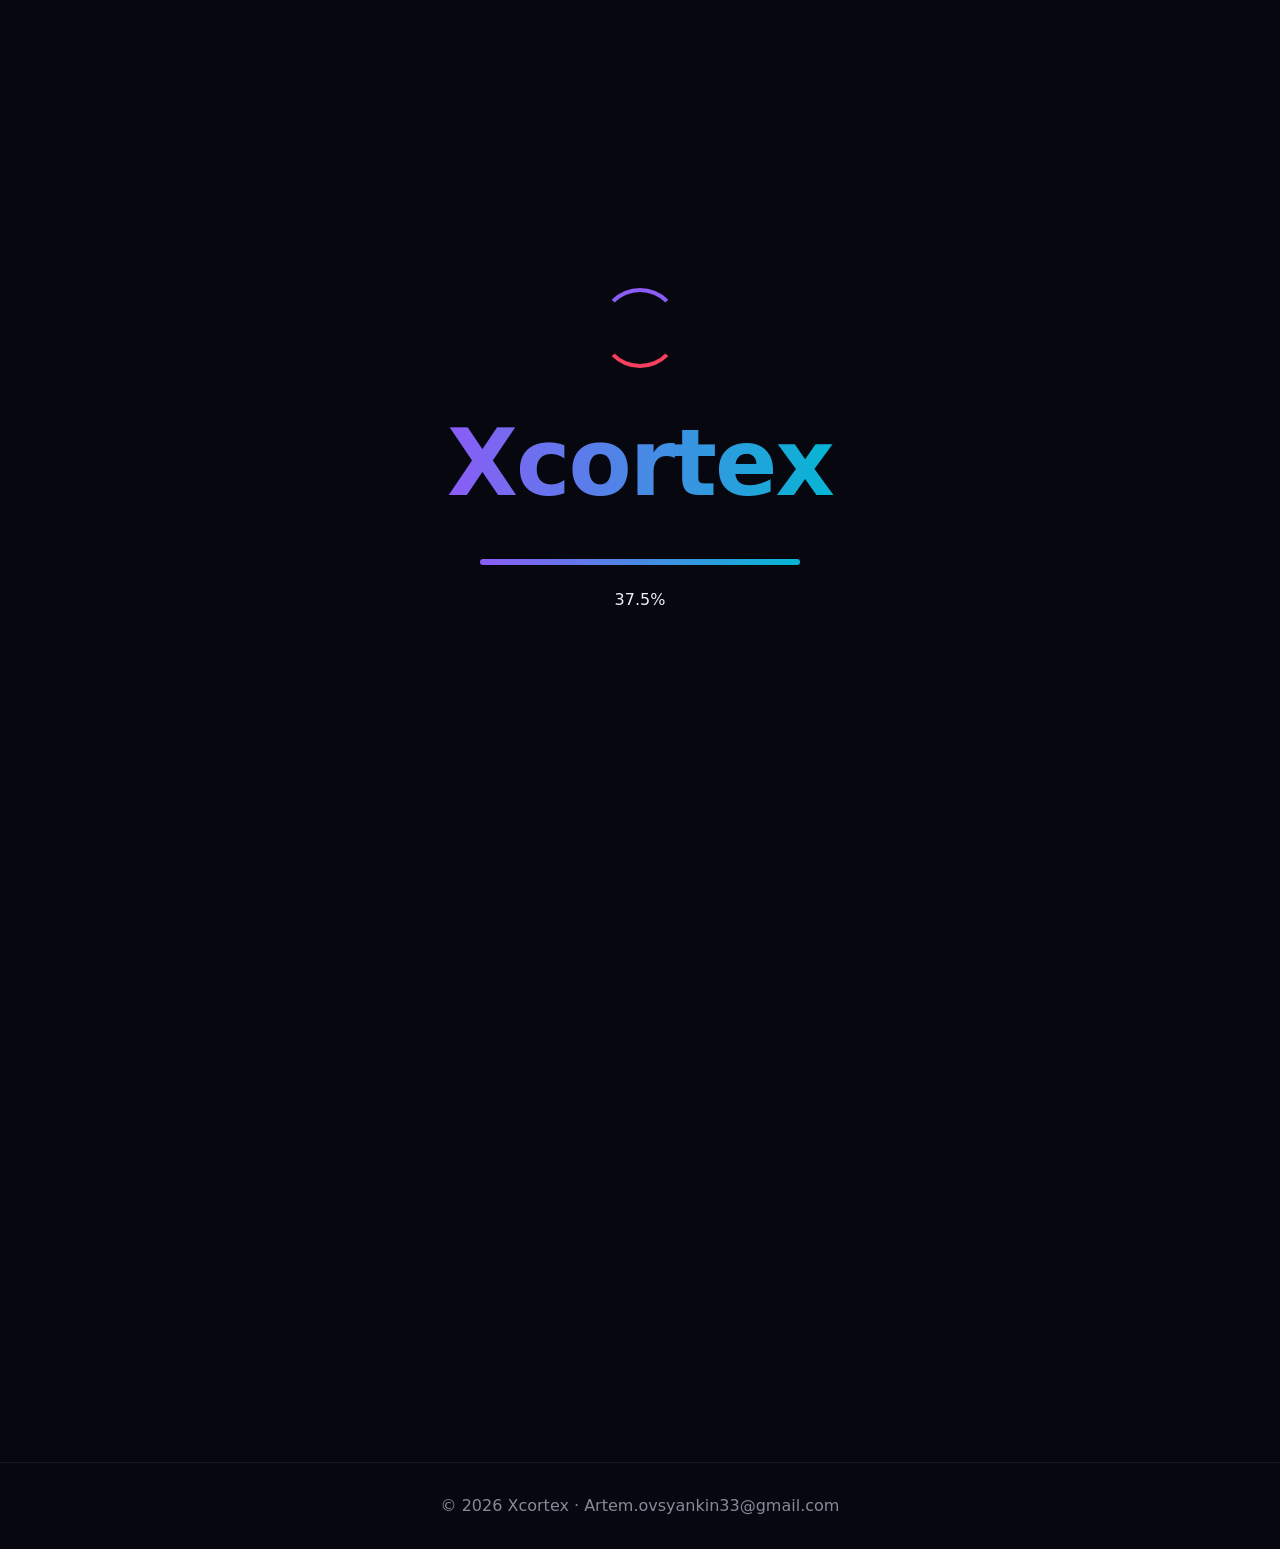
==== commit 98f5c1f7: "Rename xcortex (2).html to index.html" ====
--- a/index.html
+++ b/index.html
@@ -1,222 +1,169 @@
 <!DOCTYPE html>
-<html lang="ru">
-<head>
-    <meta charset="UTF-8">
-    <meta name="viewport" content="width=device-width, initial-scale=1.0">
-    <title>Xcortex | Intelligent Ecosystem</title>
-    
-    <!-- Подключение шрифтов -->
-    <link href="https://fonts.googleapis.com/css2?family=Montserrat:wght@300;400;600;900&display=swap" rel="stylesheet">
-    
-    <!-- Подключение CSS -->
-    <link rel="stylesheet" href="style.css">
-</head>
-<body data-theme="dark">
-
-    <!-- Служебная полоса (Top Bar) -->
-    <header class="top-bar glass-panel">
-        <div class="left-controls">
-            <button id="settings-btn" class="icon-btn" aria-label="Настройки">⚙️</button>
-        </div>
-        <div class="right-controls">
-            <button id="menu-btn" class="hamburger-icon" aria-label="Меню">
-                <span></span><span></span><span></span>
-            </button>
-        </div>
-    </header>
-
-    <!-- Боковое меню навигации -->
-    <nav id="side-menu" class="glass-panel side-nav">
-        <div class="menu-header">
-            <h3>Navigate</h3>
-        </div>
-        <ul class="menu-list">
-            <li><a href="#hero" onclick="closeMenu()">Home</a></li>
-            <li><a href="#projects" onclick="closeMenu()">Projects</a></li>
-            <li><a href="#about" onclick="closeMenu()">About Xcortex</a></li>
-            <li><a href="#contact" onclick="closeMenu()">Contact</a></li>
-        </ul>
-    </nav>
-
-    <!-- Модальное окно настроек -->
-    <div id="settings-modal" class="modal-overlay hidden">
-        <div class="glass-panel settings-content">
-            <div class="settings-header">
-                <h3>Interface Settings</h3>
-                <button id="close-settings-x" class="close-x">&times;</button>
-            </div>
-            
-            <div class="setting-group">
-                <label>Theme Mode:</label>
-                <select id="theme-select" class="input-field white-input">
-                    <option value="dark">Dark (Cyber)</option>
-                    <option value="light">Light (Clean)</option>
-                </select>
-            </div>
-
-            <div class="setting-group">
-                <label>Hue Shift (Rainbow Control):</label>
-                <input type="range" id="hue-slider" min="0" max="360" value="200" class="custom-range rainbow-track">
-                <small>Adjusts the primary color spectrum.</small>
-            </div>
-
-            <div class="setting-group">
-                <label>Saturation (Vibrancy):</label>
-                <input type="range" id="saturation-slider" min="10" max="100" value="80" class="custom-range">
-                <small>Low = Pastel/Matte, High = Neon/Poisonous.</small>
-            </div>
-
-            <button id="save-settings" class="btn-primary full-width">Apply Changes</button>
-        </div>
-    </div>
-
-    <!-- Главная секция (Hero) -->
-    <section id="hero" class="hero-section">
-        <div class="logo-wrapper animate-float">
-            <div class="big-x">X</div>
-        </div>
-        <h1 class="brand-name animate-slide-up">XCORTEX</h1>
-        <p class="subtitle animate-slide-up delay-1">Intelligent Balance & Digital Ecosystem</p>
-        
-        <div class="scroll-indicator animate-bounce">
-            <span>Scroll Down</span>
-            <div class="arrow-down"></div>
-        </div>
-    </section>
-
-    <!-- Секция Проектов -->
-    <section id="projects" class="projects-section">
-        <h2 class="section-title reveal-on-scroll">My Repositories</h2>
-        <div class="grid-container">
-            <!-- Карточки проектов будут генерироваться через JS или вручную. 
-                 Для надежности оставляем статичную разметку основных, остальное можно добавить динамически, 
-                 но так как ты просил конкретный список, вот он: -->
-                 
-            <div class="project-card glass-panel hover-lift reveal-on-scroll">
-                <h3>Xsocial</h3>
-                <p class="desc-placeholder">новая социальная сеть от Xcortex</p>
-                <a href="https://artem-2436.github.io/Xsocial/" target="_blank" class="open-link btn-outline">Open ↗</a>
-            </div>
-
-            <div class="project-card glass-panel hover-lift reveal-on-scroll">
-                <h3>Xforum</h3>
-                <p class="desc-placeholder">форум для ИТ-разработчиков по разным языкам</p>
-                <a href="https://artem-2436.github.io/Xforum/" target="_blank" class="open-link btn-outline">Open ↗</a>
-            </div>
-
-            <div class="project-card glass-panel hover-lift reveal-on-scroll">
-                <h3>Security</h3>
-                <p class="desc-placeholder">система для проверки карт на безопасность (поддерживаеться только на телефонах с NFC).</p>
-                <a href="https://artem-2436.github.io/security/" target="_blank" class="open-link btn-outline">Open ↗</a>
-            </div>
-
-            <div class="project-card glass-panel hover-lift reveal-on-scroll">
-                <h3>reading_card</h3>
-                <p class="desc-placeholder">Привет, я сам заполню описание этого проекта.</p>
-                <a href="#" target="_blank" class="open-link btn-outline">Open ↗</a>
-            </div>
-
-            <div class="project-card glass-panel hover-lift reveal-on-scroll">
-                <h3>pay</h3>
-                <p class="desc-placeholder">интерактивный игрушечный сайт имитации оплаты</p>
-                <a href="#" target="_blank" class="open-link btn-outline">Open ↗</a>
-            </div>
-
-            <div class="project-card glass-panel hover-lift reveal-on-scroll">
-                <h3>Xcortex299</h3>
-                <p class="desc-placeholder">хостинг для размещения статических сайтов.</p>
-                <a href="№" target="_blank" class="open-link btn-outline">Open ↗</a>
-            </div>
-
-            <div class="project-card glass-panel hover-lift reveal-on-scroll">
-                <h3>scanMethods</h3>
-                <p class="desc-placeholder">Привет, я сам заполню описание этого проекта.</p>
-                <a href="#" target="_blank" class="open-link btn-outline">Open ↗</a>
-            </div>
-
-            <div class="project-card glass-panel hover-lift reveal-on-scroll">
-                <h3>Add_name</h3>
-                <p class="desc-placeholder">Привет, я сам заполню описание этого проекта.</p>
-                <a href="#" target="_blank" class="open-link btn-outline">Open ↗</a>
-            </div>
-
-            <div class="project-card glass-panel hover-lift reveal-on-scroll">
-                <h3>werifity</h3>
-                <p class="desc-placeholder">Привет, я сам заполню описание этого проекта.</p>
-                <a href="#" target="_blank" class="open-link btn-outline">Open ↗</a>
-            </div>
-
-            <div class="project-card glass-panel hover-lift reveal-on-scroll">
-                <h3>NFCmeta</h3>
-                <p class="desc-placeholder">Привет, я сам заполню описание этого проекта.</p>
-                <a href="#" target="_blank" class="open-link btn-outline">Open ↗</a>
-            </div>
-
-            <div class="project-card glass-panel hover-lift reveal-on-scroll">
-                <h3>createWeb</h3>
-                <p class="desc-placeholder">здесь можно хаказать у меня сайт!.</p>
-                <a href="https://artem-2436.github.io/createWeb/" target="_blank" class="open-link btn-outline">Open ↗</a>
-            </div>
-
-            <div class="project-card glass-panel hover-lift reveal-on-scroll">
-                <h3>liquid</h3>
-                <p class="desc-placeholder">30 стилей размытия жидкого стекла специально на пестром фоне</p>
-                <a href="https://artem-2436.github.io/liquid/" target="_blank" class="open-link btn-outline">Open ↗</a>
-            </div>
-
-            <div class="project-card glass-panel hover-lift reveal-on-scroll">
-                <h3>reklamNew</h3>
-                <p class="desc-placeholder">Привет, я сам заполню описание этого проекта.</p>
-                <a href="#" target="_blank" class="open-link btn-outline">Open ↗</a>
-            </div>
-
-            <div class="project-card glass-panel hover-lift reveal-on-scroll">
-                <h3>XcortexWIKI</h3>
-                <p class="desc-placeholder">аналог википедии, пока что в развитии.</p>
-                <a href="https://artem-2436.github.io/xcortexWIKI/" target="_blank" class="open-link btn-outline">Open ↗</a>
-            </div>
-
-            <div class="project-card glass-panel hover-lift reveal-on-scroll">
-                <h3>physics</h3>
-                <p class="desc-placeholder">платформа для обучения физике!</p>
-                <a href="https://artem-2436.github.io/physics/" target="_blank" class="open-link btn-outline">Open ↗</a>
-            </div>
-        </div>
-    </section>
-
-    <!-- Секция О бренде -->
-    <section id="about" class="about-section">
-        <div class="content-box glass-panel reveal-on-scroll">
-            <h2>The Philosophy of Xcortex</h2>
-            <div class="text-block">
-                <p>We calculate the intelligent balance between phases of intensive preparation and recovery as the key to efficiency.</p>
-                
-                <br>
-                
-                <strong>Module Xcortex GRADUATION:</strong> Specialized automated system for training and verification of software code. The project is in the active stage of architecture design and algorithm development. The module aims to prepare qualified technical specialists based on practical analysis of applied tasks.
-                
-                <br><br>
-                
-                <strong>Mission of Xcortex:</strong> Creating a fault-tolerant digital ecosystem that ensures a continuous cycle from basic training of young specialists to the deployment of complex automated control systems and physical system modeling.
-            </div>
-        </div>
-    </section>
-
-    <!-- Футер / Контакты -->
-    <footer id="contact" class="footer-section">
-        <div class="contact-card glass-panel reveal-on-scroll">
-            <h3>Propose an Improvement?</h3>
-            <p>Your ideas are vital for the evolution of the ecosystem.</p>
-            <a href="mailto:Artem.ovsyankin33@gmail.com?subject=Xcortex%20Feedback&body=Hello%20Artem,%0A%0AI%20would%20like%20to%20suggest%20an%20improvement:%20[Insert%20idea%20here]%0A%0AThanks!" class="btn-mailto">
-                Send Email ✉️
-            </a>
-        </div>
-        <div class="copyright">
-            © 2026 Xcortex Organization. All rights reserved.
-        </div>
-    </footer>
-
-    <!-- Подключение JavaScript -->
-    <script src="script.js"></script>
-</body>
-</html>
+<html lang="ru"><head><meta charset="utf-8"><meta name="viewport" content="width=device-width,initial-scale=1">
+<title>Xcortex — создаём сайты, которые продают</title>
+<style>
+:root{--a:#8b5cf6;--b:#06b6d4;--c:#f43f5e;--bg:#07070f;--g:linear-gradient(90deg,var(--a),var(--b),var(--c),var(--a))}
+body.mono{--a:#fff;--b:#8a8a8a;--c:#cfcfcf}
+*{box-sizing:border-box;margin:0}
+body{background:var(--bg);color:#eef;font:16px/1.6 "Segoe UI",system-ui,sans-serif;overflow-x:hidden;min-height:100vh}
+canvas{position:fixed;inset:0;z-index:0;pointer-events:none}
+.bls{position:fixed;inset:0;z-index:0;overflow:hidden;animation:hue 14s linear infinite}
+body.mono .bls{animation:none}
+.bl{position:absolute;width:46vmax;height:46vmax;border-radius:50%;filter:blur(90px);opacity:.28;animation:fl 16s ease-in-out infinite alternate}
+.bl:nth-child(1){background:var(--a);top:-15%;left:-10%}
+.bl:nth-child(2){background:var(--b);bottom:-20%;right:-10%;animation-delay:-5s}
+.bl:nth-child(3){background:var(--c);top:35%;left:40%;animation-delay:-9s}
+@keyframes hue{to{filter:hue-rotate(360deg)}}
+@keyframes fl{to{transform:translate(8vw,6vh) scale(1.2)}}
+@keyframes flow{to{background-position:300% 0}}
+@keyframes up{from{opacity:0;transform:translateY(40px)}to{opacity:1;transform:none}}
+@keyframes pop{from{opacity:0;transform:scale(.9)}to{opacity:1;transform:none}}
+@keyframes bob{50%{transform:translateY(-12px)}}
+@keyframes glow{50%{box-shadow:0 0 60px -5px var(--a)}}
+@keyframes bar{to{width:100%}}
+.gt{background:var(--g);background-size:300% 100%;-webkit-background-clip:text;background-clip:text;color:transparent;animation:flow 6s linear infinite}
+#ld{position:fixed;inset:0;z-index:99;background:var(--bg);display:flex;flex-direction:column;align-items:center;justify-content:center;gap:22px;transition:opacity .7s,transform .7s}
+#ld.out{opacity:0;transform:scale(1.15);pointer-events:none}
+#ld h1{font-size:clamp(44px,10vw,92px);letter-spacing:-2px;animation:pop 1s both}
+.ring{width:80px;height:80px;border-radius:50%;border:4px solid transparent;border-top-color:var(--a);border-bottom-color:var(--c);animation:spin 1s linear infinite}
+@keyframes spin{to{transform:rotate(360deg)}}
+.trk{width:min(320px,70vw);height:6px;background:#ffffff1a;border-radius:9px;overflow:hidden}
+.trk i{display:block;height:100%;width:0;background:var(--g);background-size:300% 100%;animation:bar 4s linear forwards,flow 2s linear infinite}
+nav{position:fixed;top:0;left:0;right:0;z-index:10;display:flex;align-items:center;gap:6px;padding:14px 5vw;background:#07070fcc;backdrop-filter:blur(14px);border-bottom:1px solid #ffffff14;flex-wrap:wrap}
+nav b{font-size:24px;margin-right:auto}
+nav a{color:#cbd;text-decoration:none;padding:8px 16px;border-radius:30px;transition:.3s}
+nav a:hover,nav a.act{background:#ffffff1c;color:#fff}
+#th{background:none;border:1px solid #ffffff30;color:#fff;border-radius:30px;padding:8px 14px;cursor:pointer;font-size:15px}
+main{position:relative;z-index:1;padding:110px 5vw 60px;max-width:1200px;margin:auto;opacity:0;transition:opacity .6s}
+.ready main{opacity:1}
+nav{transition:transform .55s cubic-bezier(.7,0,.2,1),opacity .4s}
+nav.hide{transform:translateY(-110%);opacity:0;pointer-events:none}
+main{transition:opacity .6s,padding-top .55s cubic-bezier(.7,0,.2,1)}
+body.nh main{padding-top:64px}
+#cl{background:none;border:1px solid #ffffff30;color:#fff;border-radius:30px;padding:8px 14px;cursor:pointer;font-size:15px;transition:.3s}
+#cl:hover,#th:hover{background:#ffffff1c}
+#op{position:fixed;top:0;left:50%;z-index:11;transform:translate(-50%,-130%);transition:transform .55s cubic-bezier(.7,0,.2,1) .15s;border:0;cursor:pointer;color:#fff;font:600 15px inherit;font-family:inherit;padding:10px 26px;border-radius:0 0 18px 18px;background:var(--g);background-size:300% 100%;animation:flow 5s linear infinite;box-shadow:0 8px 30px -8px var(--a)}
+body.mono #op{color:#000}
+body.nh #op{transform:translate(-50%,0)}
+body.nh #op:hover{padding-bottom:16px}
+.mx{margin-top:60px;padding:3px;border-radius:30px;background:var(--g);background-size:300% 100%;animation:flow 5s linear infinite,glow 3s ease-in-out infinite;position:relative}
+.mx>div{background:#0b0b18f0;border-radius:27px;padding:44px 24px;text-align:center;position:relative;overflow:hidden}
+.mx>div:after{content:"";position:absolute;top:0;bottom:0;width:30%;left:-40%;background:linear-gradient(100deg,transparent,#ffffff1f,transparent);animation:sh 4s ease-in-out infinite}
+@keyframes sh{60%,100%{left:120%}}
+.av{position:relative;width:112px;height:112px;margin:0 auto 18px;animation:bob 3s ease-in-out infinite}
+.av:before{content:"";position:absolute;inset:-6px;border-radius:36px;background:conic-gradient(var(--a),var(--b),var(--c),var(--a));animation:spin 3s linear infinite;filter:blur(2px)}
+.av svg{position:relative;width:100%;height:100%;display:block}
+.mx h3{font-size:30px;margin-bottom:6px}
+.mx p{color:#bbc;max-width:480px;margin:0 auto 22px}
+.pg{display:none}.pg.on{display:block;animation:pop .6s}
+h2{font-size:clamp(30px,5vw,54px);margin-bottom:10px;line-height:1.1}
+.sub{color:#aab;max-width:620px;margin-bottom:36px}
+.hero{min-height:70vh;display:flex;flex-direction:column;justify-content:center;gap:22px}
+.hero h1{font-size:clamp(40px,8vw,92px);line-height:1.02;letter-spacing:-2px}
+.hero p{font-size:20px;color:#bbc;max-width:560px}
+.ready .hero>*{animation:up .9s both}
+.ready .hero>*:nth-child(2){animation-delay:.2s}.ready .hero>*:nth-child(3){animation-delay:.4s}.ready .hero>*:nth-child(4){animation-delay:.6s}
+.btn{display:inline-block;border:0;cursor:pointer;color:#fff;font:600 16px inherit;font-family:inherit;padding:14px 32px;border-radius:40px;background:var(--g);background-size:300% 100%;animation:flow 5s linear infinite;text-decoration:none;transition:transform .3s;position:relative}
+body.mono .btn{color:#000}
+.btn:hover{transform:scale(1.07) rotate(-1deg)}
+.row{display:flex;gap:14px;flex-wrap:wrap}
+.stats{display:grid;grid-template-columns:repeat(auto-fit,minmax(160px,1fr));gap:16px;margin-top:50px}
+.card{background:#ffffff0d;border:1px solid #ffffff1f;border-radius:22px;padding:28px;backdrop-filter:blur(12px);transition:transform .15s,border-color .3s;transform-style:preserve-3d}
+.card:hover{border-color:var(--b)}
+.stats .card{text-align:center}.stats b{font-size:40px;display:block}
+.grid{display:grid;grid-template-columns:repeat(auto-fit,minmax(260px,1fr));gap:20px}
+.card h3{font-size:24px;margin-bottom:6px}
+.pr{font-size:44px;font-weight:800;margin:8px 0}
+.card ul{list-style:none;padding:0;margin:14px 0 22px;color:#ccd}
+.card li{padding:5px 0 5px 26px;position:relative}
+.card li:before{content:"✦";position:absolute;left:0;color:var(--b)}
+.feat{border-color:var(--a);animation:glow 3s ease-in-out infinite}
+.tag{position:absolute;top:-13px;right:20px;background:var(--g);background-size:300%;animation:flow 4s linear infinite;color:#fff;font-size:13px;padding:3px 14px;border-radius:20px}
+body.mono .tag{color:#000}
+.ic{font-size:42px;display:inline-block;animation:bob 3s ease-in-out infinite}
+.ed{display:grid;grid-template-columns:1fr 1fr;gap:16px;height:60vh;min-height:380px}
+@media(max-width:800px){.ed{grid-template-columns:1fr;height:auto}.ed textarea,.ed iframe{height:320px}}
+textarea,input,select{width:100%;background:#0d0d1a;color:#e8e8ff;border:1px solid #ffffff26;border-radius:14px;padding:12px 14px;font:inherit;outline:0;transition:.3s}
+textarea:focus,input:focus,select:focus{border-color:var(--b);box-shadow:0 0 0 3px #06b6d433}
+.ed textarea{font:14px/1.5 Consolas,monospace;resize:none;height:100%}
+iframe{width:100%;height:100%;border:1px solid #ffffff26;border-radius:14px;background:#fff}
+.chip{background:#ffffff14;border:1px solid #ffffff26;color:#fff;padding:8px 18px;border-radius:30px;cursor:pointer;transition:.3s;font:inherit}
+.chip:hover,.chip.on{background:var(--a);border-color:var(--a)}
+body.mono .chip:hover,body.mono .chip.on{color:#000}
+form{display:grid;gap:16px;max-width:720px}
+label{display:grid;gap:6px;color:#bbc;font-size:14px}
+.two{display:grid;grid-template-columns:1fr 1fr;gap:16px}
+@media(max-width:600px){.two{grid-template-columns:1fr}}
+#ok{display:none;color:var(--b)}
+footer{position:relative;z-index:1;text-align:center;padding:30px;color:#889;border-top:1px solid #ffffff12}
+@media(prefers-reduced-motion:reduce){*{animation-duration:.01s!important}}
+</style></head><body>
+<div id="ld"><div class="ring"></div><h1 class="gt">Xcortex</h1><div class="trk"><i></i></div><span id="pc">0%</span></div>
+<div class="bls"><div class="bl"></div><div class="bl"></div><div class="bl"></div></div><canvas id="cv"></canvas>
+<nav><b class="gt">Xcortex</b><a href="#home" data-p="home">Главная</a><a href="#services" data-p="services">Услуги</a><a href="#about" data-p="about">О нас</a><a href="#editor" data-p="editor">Редактор</a><a href="#order" data-p="order">Заказать</a><button id="th" title="Сменить палитру">🎨</button><button id="cl" title="Свернуть меню">▲ Свернуть</button></nav>
+<button id="op">☰ Меню ▼</button>
+<main>
+<section class="pg" id="home"><div class="hero">
+<span class="sub" style="margin:0">Студия веб-разработки</span>
+<h1>Сайты, на которые <span class="gt">хочется смотреть</span></h1>
+<p>Xcortex делает быстрые, красивые и живые сайты — от визитки за 1000 ₽ до сложного проекта под ключ.</p>
+<div class="row"><a class="btn" href="#order">Заказать сайт</a><a class="btn" href="#editor">Попробовать редактор</a></div></div>
+<div class="stats"><div class="card"><b class="gt" data-n="150">0</b>сайтов запущено</div><div class="card"><b class="gt" data-n="99">0</b>% довольных клиентов</div><div class="card"><b class="gt" data-n="3">0</b>дня на старт проекта</div><div class="card"><b class="gt" data-n="24">0</b>/7 на связи</div></div>
+<div class="mx"><div><div class="av"><svg viewBox="0 0 100 100" role="img" aria-label="MAX"><defs><linearGradient id="mg" x1="0" y1="0" x2="1" y2="1"><stop offset="0" stop-color="#2d8cff"/><stop offset="1" stop-color="#8a3ffc"/></linearGradient></defs><rect width="100" height="100" rx="26" fill="url(#mg)"/><text x="50" y="62" text-anchor="middle" font-family="Segoe UI,Arial,sans-serif" font-weight="800" font-size="30" fill="#fff">MAX</text></svg></div>
+<h3 class="gt">Мы в мессенджере MAX</h3><p>Присоединяйтесь к нашему сообществу: быстрая связь, ответы на вопросы и новости Xcortex.</p>
+<a class="btn" href="https://max.ru/join/R0g8d4cu2PjLO9iwyfrRaeOZxJmcnZb8B1XV-3D7Jh0" target="_blank" rel="noopener">Вступить в MAX</a></div></div></section>
+<section class="pg" id="services"><h2 class="gt">Услуги и тарифы</h2><p class="sub">Выберите тариф — и мы начнём работу. Цены фиксированные, без скрытых доплат.</p><div class="grid" id="pr"></div></section>
+<section class="pg" id="about"><h2 class="gt">О нас</h2><p class="sub">Xcortex — команда, которая хорошо создаёт сайты. Мы любим чистый код, смелый дизайн и анимации, которые работают на результат. Каждый проект делаем так, будто он наш собственный.</p>
+<div class="grid"><div class="card"><span class="ic">🎨</span><h3>Дизайн</h3>Яркие, продуманные интерфейсы, которые запоминаются с первого взгляда.</div><div class="card"><span class="ic" style="animation-delay:-.7s">⚡</span><h3>Скорость</h3>Лёгкий код и быстрая загрузка — сайт открывается мгновенно на любом устройстве.</div><div class="card"><span class="ic" style="animation-delay:-1.4s">✨</span><h3>Анимации</h3>Плавные эффекты, которые оживляют сайт и удерживают внимание посетителей.</div><div class="card"><span class="ic" style="animation-delay:-2.1s">🛟</span><h3>Поддержка</h3>Отвечаем быстро, вносим правки и помогаем после запуска.</div></div></section>
+<section class="pg" id="editor"><h2 class="gt">Live-редактор кода</h2><p class="sub">Выберите шаблон и правьте HTML/CSS — результат обновляется сразу.</p>
+<div class="row" id="tp" style="margin-bottom:16px"></div>
+<div class="ed"><textarea id="code" spellcheck="false"></textarea><iframe id="fr" title="Результат"></iframe></div>
+<div class="row" style="margin-top:18px"><button class="btn" id="use">Заказать этот шаблон</button></div></section>
+<section class="pg" id="order"><h2 class="gt">Анкета заказа</h2><p class="sub">Заполните анкету — по кнопке откроется ваша почта с готовым письмом.</p>
+<form id="f"><div class="two"><label>Ваше имя<input name="n" required placeholder="Иван"></label><label>Email<input name="e" type="email" required placeholder="you@mail.ru"></label></div>
+<div class="two"><label>Телефон или Telegram<input name="p" placeholder="+7… / @username"></label><label>Тариф<select name="t" id="ts"></select></label></div>
+<div class="two"><label>Шаблон за основу<select name="s" id="ss"></select></label><label>Желаемый срок<input name="d" placeholder="Например, 2 недели"></label></div>
+<label>Тип сайта<select name="k"><option>Лендинг</option><option>Визитка</option><option>Портфолио</option><option>Интернет-магазин</option><option>Другое</option></select></label>
+<label>О проекте и пожелания<textarea name="m" rows="4" placeholder="Расскажите, что нужно сделать, какие цвета и функции хотите"></textarea></label>
+<div><button class="btn" type="submit">Заказать</button> <span id="ok">Открываем почтовый клиент…</span></div></form></section>
+</main>
+<footer>© 2026 Xcortex · Artem.ovsyankin33@gmail.com</footer>
+<script>
+const $=s=>document.querySelector(s),$$=s=>[...document.querySelectorAll(s)];
+const TR=[{n:"Базовый",p:1000,l:["Одностраничный сайт","Адаптивная вёрстка","1 правка","Срок до 3 дней"]},
+{n:"Премиум",p:10000,hit:1,l:["До 5 страниц","Анимации и эффекты","Форма заявок","SEO-основа","3 правки","Срок до 7 дней"]},
+{n:"Альфа",p:25000,l:["Сайт под ключ","Уникальный дизайн","Сложные анимации и интеграции","Безлимитные правки","Поддержка 30 дней","Приоритетная работа"]}];
+const TP={"Лендинг":`<style>body{margin:0;font-family:sans-serif;background:#0f172a;color:#fff;text-align:center;padding:50px 20px}h1{font-size:42px;background:linear-gradient(90deg,#f0f,#0ff);-webkit-background-clip:text;color:transparent}button{padding:12px 30px;border:0;border-radius:30px;background:#7c3aed;color:#fff;font-size:16px;cursor:pointer;transition:.3s}button:hover{transform:scale(1.12)}</style><h1>Ваш бренд</h1><p>Быстрый и яркий лендинг</p><button>Начать</button>`,
+"Портфолио":`<style>body{margin:0;font-family:sans-serif;background:#111;color:#fff;padding:30px}.g{display:grid;grid-template-columns:repeat(3,1fr);gap:12px}.g div{height:110px;border-radius:14px;display:flex;align-items:center;justify-content:center;transition:.4s}.g div:hover{transform:rotate(-4deg) scale(1.1)}</style><h2>Мои работы</h2><div class="g"><div style="background:#f43f5e">Проект 1</div><div style="background:#06b6d4">Проект 2</div><div style="background:#8b5cf6">Проект 3</div></div>`,
+"Визитка":`<style>body{margin:0;display:grid;place-items:center;height:100vh;background:linear-gradient(135deg,#f093fb,#f5576c);font-family:sans-serif}.c{background:#fff;padding:34px;border-radius:24px;text-align:center;box-shadow:0 20px 50px #0004}.a{width:80px;height:80px;margin:0 auto 12px;border-radius:50%;background:conic-gradient(#f43f5e,#06b6d4,#8b5cf6,#f43f5e);animation:r 4s linear infinite}@keyframes r{to{transform:rotate(360deg)}}</style><div class="c"><div class="a"></div><h2>Имя Фамилия</h2><p>Веб-дизайнер</p></div>`,
+"Магазин":`<style>body{margin:0;font-family:sans-serif;background:#f4f4f8;padding:24px}.g{display:flex;gap:14px}.p{flex:1;background:#fff;border-radius:16px;padding:16px;text-align:center;transition:.3s}.p:hover{transform:translateY(-8px);box-shadow:0 14px 30px #0002}.p i{display:block;height:80px;border-radius:12px;background:linear-gradient(45deg,#06b6d4,#8b5cf6);margin-bottom:10px}b{color:#7c3aed}</style><h2>Магазин</h2><div class="g"><div class="p"><i></i>Товар 1<br><b>990 ₽</b></div><div class="p"><i></i>Товар 2<br><b>1 490 ₽</b></div><div class="p"><i></i>Товар 3<br><b>2 990 ₽</b></div></div>`};
+const fmt=n=>n.toLocaleString("ru-RU")+" ₽";
+$("#pr").innerHTML=TR.map((t,i)=>`<div class="card ${t.hit?"feat":""}" style="position:relative">${t.hit?'<span class="tag">Хит</span>':""}<h3>${t.n}</h3><div class="pr gt">${fmt(t.p)}</div><ul>${t.l.map(x=>"<li>"+x+"</li>").join("")}</ul><a class="btn" href="#order" data-t="${i}">Выбрать</a></div>`).join("");
+$("#ts").innerHTML=TR.map(t=>`<option>${t.n} — ${fmt(t.p)}</option>`).join("");
+$("#ss").innerHTML="<option>Без шаблона</option>"+Object.keys(TP).map(k=>"<option>"+k+"</option>").join("");
+$$("[data-t]").forEach(a=>a.onclick=()=>$("#ts").selectedIndex=a.dataset.t);
+let cur="Лендинг";
+function load(k){cur=k;$("#code").value=TP[k];$("#fr").srcdoc=TP[k];$$(".chip").forEach(c=>c.classList.toggle("on",c.textContent==k))}
+$("#tp").innerHTML=Object.keys(TP).map(k=>`<button class="chip">${k}</button>`).join("");
+$$(".chip").forEach(c=>c.onclick=()=>load(c.textContent));
+$("#code").oninput=e=>$("#fr").srcdoc=e.target.value;
+$("#use").onclick=()=>{$("#ss").value=cur;location.hash="order"};
+load(cur);
+function go(p){if(!$("#"+p))p="home";$$(".pg").forEach(e=>e.classList.toggle("on",e.id==p));$$("nav a").forEach(a=>a.classList.toggle("act",a.dataset.p==p));scrollTo(0,0);if(p=="home")count()}
+addEventListener("hashchange",()=>go(location.hash.slice(1)));go(location.hash.slice(1)||"home");
+function count(){$$("[data-n]").forEach(el=>{const e=+el.dataset.n,s=performance.now();(function f(t){const k=Math.min(1,(t-s)/1500);el.textContent=Math.round(e*(1-Math.pow(1-k,3)));if(k<1)requestAnimationFrame(f)})(s)})}
+const mn=h=>{$("nav").classList.toggle("hide",h);document.body.classList.toggle("nh",h)};
+$("#cl").onclick=()=>mn(true);$("#op").onclick=()=>mn(false);
+$("#th").onclick=()=>document.body.classList.toggle("mono");
+$$(".card").forEach(c=>{c.onmousemove=e=>{const r=c.getBoundingClientRect(),x=(e.clientX-r.left)/r.width-.5,y=(e.clientY-r.top)/r.height-.5;c.style.transform=`perspective(700px) rotateY(${x*10}deg) rotateX(${-y*10}deg)`};c.onmouseleave=()=>c.style.transform=""});
+$("#f").onsubmit=e=>{e.preventDefault();const d=Object.fromEntries(new FormData(e.target));
+const body=["Имя: "+d.n,"Email: "+d.e,"Контакт: "+(d.p||"—"),"Тариф: "+d.t,"Шаблон: "+d.s,"Тип сайта: "+d.k,"Срок: "+(d.d||"—"),"","О проекте:",d.m||"—"].join("\n");
+$("#ok").style.display="inline";
+location.href="mailto:Artem.ovsyankin33@gmail.com?subject="+encodeURIComponent("Заказ сайта — "+d.t)+"&body="+encodeURIComponent(body)};
+let n=0;const iv=setInterval(()=>{n++;$("#pc").textContent=Math.min(100,n*2.5)+"%"},100);
+setTimeout(()=>{clearInterval(iv);$("#ld").classList.add("out");document.body.classList.add("ready");setTimeout(()=>$("#ld").remove(),800);count()},4000);
+const cv=$("#cv"),x=cv.getContext("2d");let W,H;const P=[];
+function rs(){W=cv.width=innerWidth;H=cv.height=innerHeight}rs();onresize=rs;
+for(let i=0;i<60;i++)P.push({x:Math.random()*W,y:Math.random()*H,vx:Math.random()-.5,vy:Math.random()-.5});
+(function dr(){x.clearRect(0,0,W,H);x.fillStyle=x.strokeStyle="#fff";P.forEach((p,i)=>{p.x=(p.x+p.vx+W)%W;p.y=(p.y+p.vy+H)%H;x.globalAlpha=.6;x.fillRect(p.x,p.y,2,2);for(let j=i+1;j<P.length;j++){const q=P[j],ds=Math.hypot(p.x-q.x,p.y-q.y);if(ds<120){x.globalAlpha=.25*(1-ds/120);x.beginPath();x.moveTo(p.x,p.y);x.lineTo(q.x,q.y);x.stroke()}}});requestAnimationFrame(dr)})();
+</script></body></html>
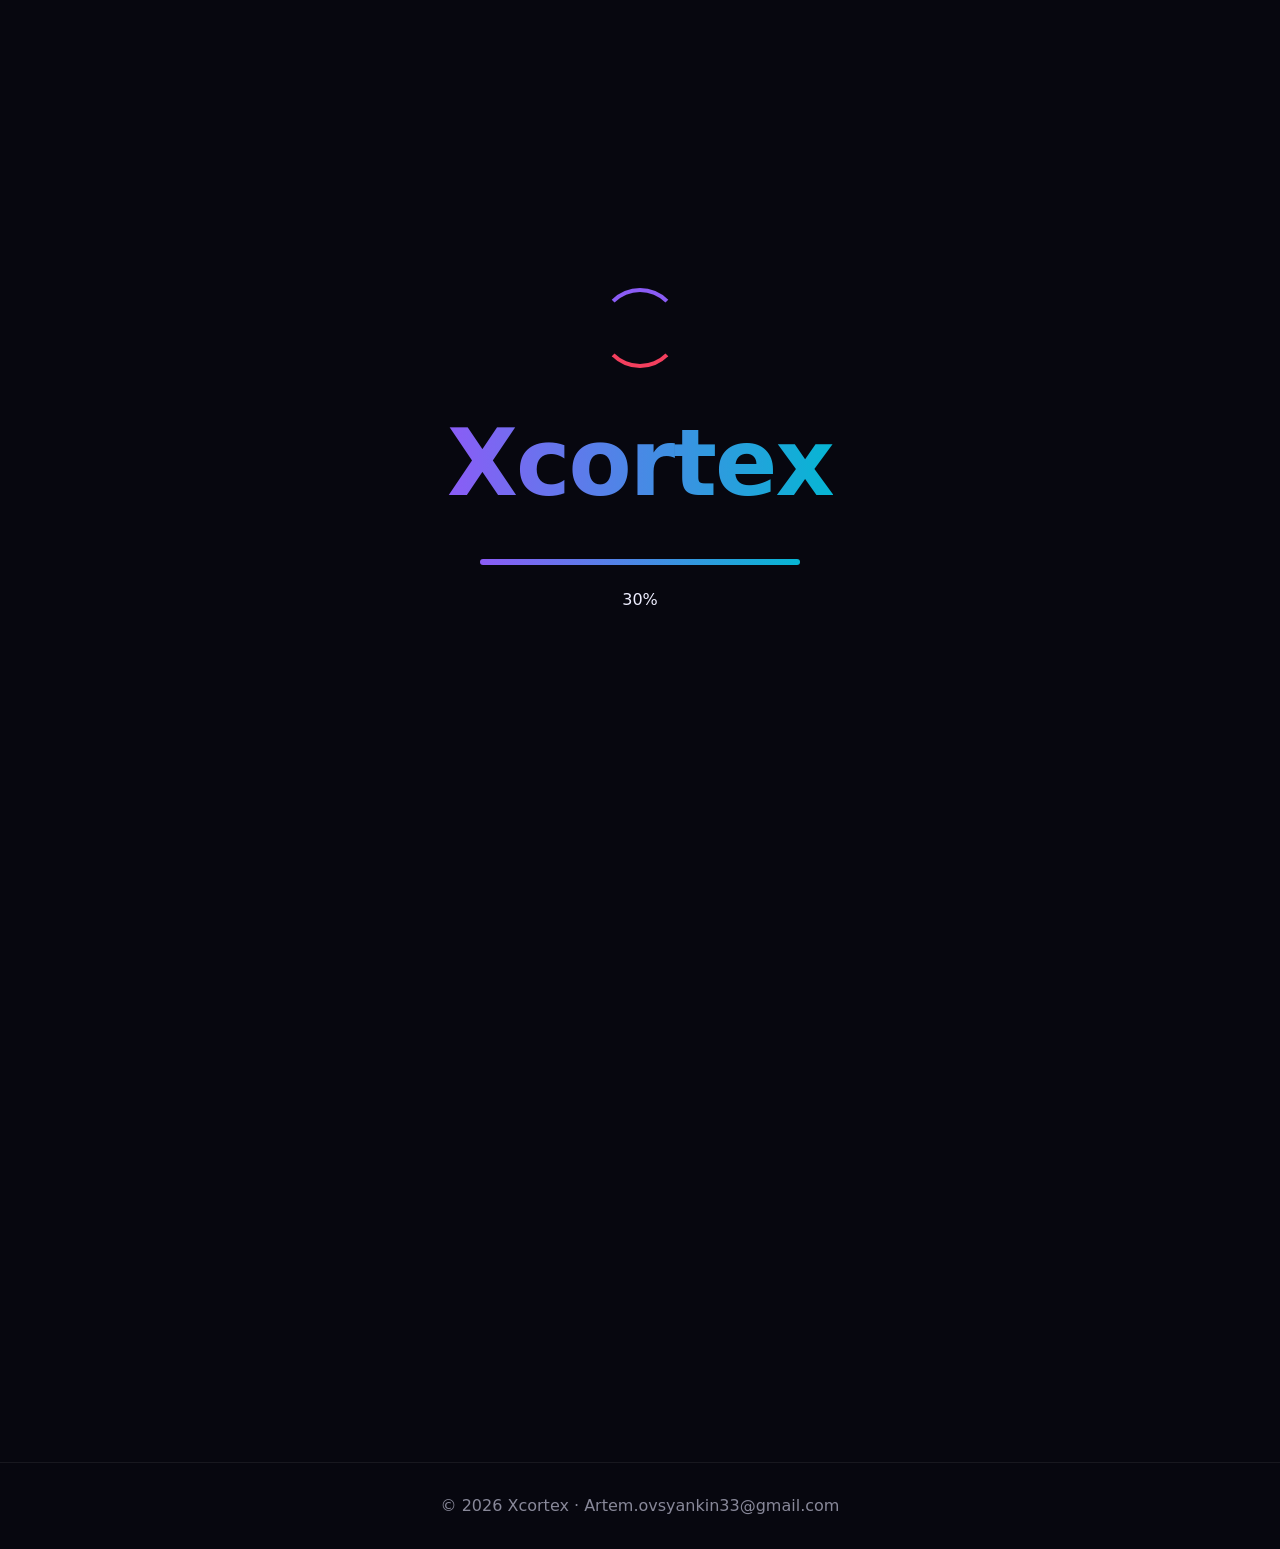
==== commit 08c30528: "Rename xcortex (3).html to index.html" ====
--- a/index.html
+++ b/index.html
@@ -55,6 +55,8 @@
 .av svg{position:relative;width:100%;height:100%;display:block}
 .mx h3{font-size:30px;margin-bottom:6px}
 .mx p{color:#bbc;max-width:480px;margin:0 auto 22px}
+.more{font-size:clamp(30px,6vw,60px);font-weight:800;text-align:center;margin-top:56px;letter-spacing:-1px;animation:flow 5s linear infinite,pulse 2.5s ease-in-out infinite}
+@keyframes pulse{50%{transform:scale(1.06)}}
 .pg{display:none}.pg.on{display:block;animation:pop .6s}
 h2{font-size:clamp(30px,5vw,54px);margin-bottom:10px;line-height:1.1}
 .sub{color:#aab;max-width:620px;margin-bottom:36px}
@@ -100,7 +102,7 @@
 </style></head><body>
 <div id="ld"><div class="ring"></div><h1 class="gt">Xcortex</h1><div class="trk"><i></i></div><span id="pc">0%</span></div>
 <div class="bls"><div class="bl"></div><div class="bl"></div><div class="bl"></div></div><canvas id="cv"></canvas>
-<nav><b class="gt">Xcortex</b><a href="#home" data-p="home">Главная</a><a href="#services" data-p="services">Услуги</a><a href="#about" data-p="about">О нас</a><a href="#editor" data-p="editor">Редактор</a><a href="#order" data-p="order">Заказать</a><button id="th" title="Сменить палитру">🎨</button><button id="cl" title="Свернуть меню">▲ Свернуть</button></nav>
+<nav><b class="gt">Xcortex</b><a href="#home" data-p="home">Главная</a><a href="#services" data-p="services">Услуги</a><a href="#about" data-p="about">О нас</a><a href="#projects" data-p="projects">Наши проекты</a><a href="#editor" data-p="editor">Редактор</a><a href="#order" data-p="order">Заказать</a><button id="th" title="Сменить палитру">🎨</button><button id="cl" title="Свернуть меню">▲ Свернуть</button></nav>
 <button id="op">☰ Меню ▼</button>
 <main>
 <section class="pg" id="home"><div class="hero">
@@ -115,6 +117,7 @@
 <section class="pg" id="services"><h2 class="gt">Услуги и тарифы</h2><p class="sub">Выберите тариф — и мы начнём работу. Цены фиксированные, без скрытых доплат.</p><div class="grid" id="pr"></div></section>
 <section class="pg" id="about"><h2 class="gt">О нас</h2><p class="sub">Xcortex — команда, которая хорошо создаёт сайты. Мы любим чистый код, смелый дизайн и анимации, которые работают на результат. Каждый проект делаем так, будто он наш собственный.</p>
 <div class="grid"><div class="card"><span class="ic">🎨</span><h3>Дизайн</h3>Яркие, продуманные интерфейсы, которые запоминаются с первого взгляда.</div><div class="card"><span class="ic" style="animation-delay:-.7s">⚡</span><h3>Скорость</h3>Лёгкий код и быстрая загрузка — сайт открывается мгновенно на любом устройстве.</div><div class="card"><span class="ic" style="animation-delay:-1.4s">✨</span><h3>Анимации</h3>Плавные эффекты, которые оживляют сайт и удерживают внимание посетителей.</div><div class="card"><span class="ic" style="animation-delay:-2.1s">🛟</span><h3>Поддержка</h3>Отвечаем быстро, вносим правки и помогаем после запуска.</div></div></section>
+<section class="pg" id="projects"><h2 class="gt">Наши проекты</h2><p class="sub">Проекты, которые мы уже сделали. Нажмите «Перейти», чтобы открыть проект в новой вкладке.</p><div class="grid" id="pj"></div><div class="more gt">Ещё много всего…</div></section>
 <section class="pg" id="editor"><h2 class="gt">Live-редактор кода</h2><p class="sub">Выберите шаблон и правьте HTML/CSS — результат обновляется сразу.</p>
 <div class="row" id="tp" style="margin-bottom:16px"></div>
 <div class="ed"><textarea id="code" spellcheck="false"></textarea><iframe id="fr" title="Результат"></iframe></div>
@@ -142,6 +145,8 @@
 $("#ts").innerHTML=TR.map(t=>`<option>${t.n} — ${fmt(t.p)}</option>`).join("");
 $("#ss").innerHTML="<option>Без шаблона</option>"+Object.keys(TP).map(k=>"<option>"+k+"</option>").join("");
 $$("[data-t]").forEach(a=>a.onclick=()=>$("#ts").selectedIndex=a.dataset.t);
+const PJ=[["Xsocial","https://artem-2436.github.io/Xsocial","💬","Лёгкий мессенджер для общения. Версия v1.1.1."],["Xforum","https://artem-2436.github.io/Xforum/","🗂️","Форум для ИТ-разработчиков любого возраста."],["Xme","https://artem-2436.github.io/Xme/","🙋","Платформа для анонимных вопросов. Составьте тест — другие его пройдут."],["XcortexWIKI","https://artem-2436.github.io/XcortexWIKI/","📚","Аналог Википедии."],["CreateWeb","https://artem-2436.github.io/createWeb/","🛠️","Платформа для заказов сайтов от Xcortex."]];
+$("#pj").innerHTML=PJ.map((p,i)=>`<div class="card"><span class="ic" style="animation-delay:-${i*.6}s">${p[2]}</span><h3>${p[0]}</h3><p style="color:#bbc">${p[3]}</p><a class="btn" style="margin-top:16px" href="${p[1]}" target="_blank" rel="noopener">Перейти</a></div>`).join("");
 let cur="Лендинг";
 function load(k){cur=k;$("#code").value=TP[k];$("#fr").srcdoc=TP[k];$$(".chip").forEach(c=>c.classList.toggle("on",c.textContent==k))}
 $("#tp").innerHTML=Object.keys(TP).map(k=>`<button class="chip">${k}</button>`).join("");
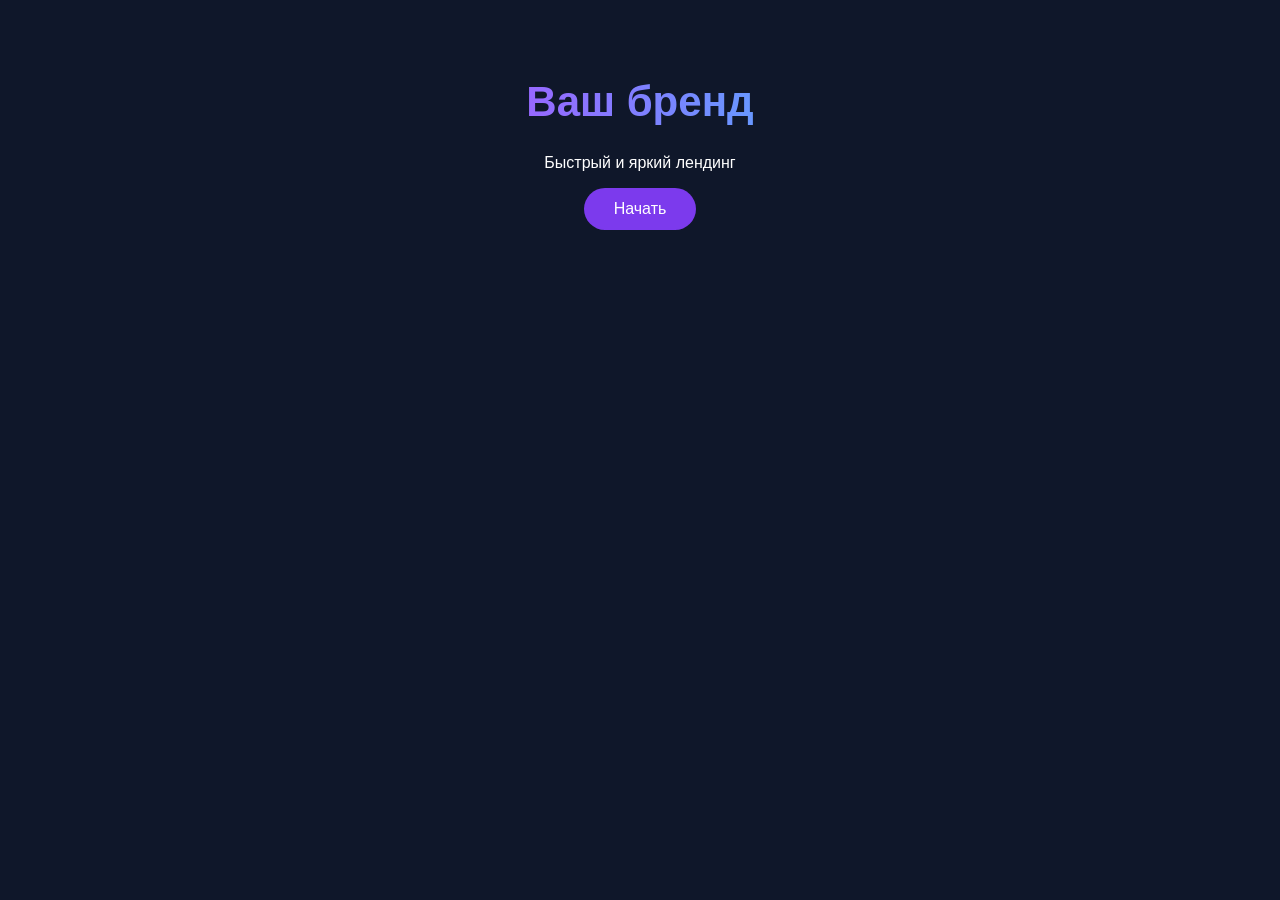
==== commit 0095eb20: "Rename xcortex-template.html to index.html" ====
--- a/index.html
+++ b/index.html
@@ -1,174 +1 @@
-<!DOCTYPE html>
-<html lang="ru"><head><meta charset="utf-8"><meta name="viewport" content="width=device-width,initial-scale=1">
-<title>Xcortex — создаём сайты, которые продают</title>
-<style>
-:root{--a:#8b5cf6;--b:#06b6d4;--c:#f43f5e;--bg:#07070f;--g:linear-gradient(90deg,var(--a),var(--b),var(--c),var(--a))}
-body.mono{--a:#fff;--b:#8a8a8a;--c:#cfcfcf}
-*{box-sizing:border-box;margin:0}
-body{background:var(--bg);color:#eef;font:16px/1.6 "Segoe UI",system-ui,sans-serif;overflow-x:hidden;min-height:100vh}
-canvas{position:fixed;inset:0;z-index:0;pointer-events:none}
-.bls{position:fixed;inset:0;z-index:0;overflow:hidden;animation:hue 14s linear infinite}
-body.mono .bls{animation:none}
-.bl{position:absolute;width:46vmax;height:46vmax;border-radius:50%;filter:blur(90px);opacity:.28;animation:fl 16s ease-in-out infinite alternate}
-.bl:nth-child(1){background:var(--a);top:-15%;left:-10%}
-.bl:nth-child(2){background:var(--b);bottom:-20%;right:-10%;animation-delay:-5s}
-.bl:nth-child(3){background:var(--c);top:35%;left:40%;animation-delay:-9s}
-@keyframes hue{to{filter:hue-rotate(360deg)}}
-@keyframes fl{to{transform:translate(8vw,6vh) scale(1.2)}}
-@keyframes flow{to{background-position:300% 0}}
-@keyframes up{from{opacity:0;transform:translateY(40px)}to{opacity:1;transform:none}}
-@keyframes pop{from{opacity:0;transform:scale(.9)}to{opacity:1;transform:none}}
-@keyframes bob{50%{transform:translateY(-12px)}}
-@keyframes glow{50%{box-shadow:0 0 60px -5px var(--a)}}
-@keyframes bar{to{width:100%}}
-.gt{background:var(--g);background-size:300% 100%;-webkit-background-clip:text;background-clip:text;color:transparent;animation:flow 6s linear infinite}
-#ld{position:fixed;inset:0;z-index:99;background:var(--bg);display:flex;flex-direction:column;align-items:center;justify-content:center;gap:22px;transition:opacity .7s,transform .7s}
-#ld.out{opacity:0;transform:scale(1.15);pointer-events:none}
-#ld h1{font-size:clamp(44px,10vw,92px);letter-spacing:-2px;animation:pop 1s both}
-.ring{width:80px;height:80px;border-radius:50%;border:4px solid transparent;border-top-color:var(--a);border-bottom-color:var(--c);animation:spin 1s linear infinite}
-@keyframes spin{to{transform:rotate(360deg)}}
-.trk{width:min(320px,70vw);height:6px;background:#ffffff1a;border-radius:9px;overflow:hidden}
-.trk i{display:block;height:100%;width:0;background:var(--g);background-size:300% 100%;animation:bar 4s linear forwards,flow 2s linear infinite}
-nav{position:fixed;top:0;left:0;right:0;z-index:10;display:flex;align-items:center;gap:6px;padding:14px 5vw;background:#07070fcc;backdrop-filter:blur(14px);border-bottom:1px solid #ffffff14;flex-wrap:wrap}
-nav b{font-size:24px;margin-right:auto}
-nav a{color:#cbd;text-decoration:none;padding:8px 16px;border-radius:30px;transition:.3s}
-nav a:hover,nav a.act{background:#ffffff1c;color:#fff}
-#th{background:none;border:1px solid #ffffff30;color:#fff;border-radius:30px;padding:8px 14px;cursor:pointer;font-size:15px}
-main{position:relative;z-index:1;padding:110px 5vw 60px;max-width:1200px;margin:auto;opacity:0;transition:opacity .6s}
-.ready main{opacity:1}
-nav{transition:transform .55s cubic-bezier(.7,0,.2,1),opacity .4s}
-nav.hide{transform:translateY(-110%);opacity:0;pointer-events:none}
-main{transition:opacity .6s,padding-top .55s cubic-bezier(.7,0,.2,1)}
-body.nh main{padding-top:64px}
-#cl{background:none;border:1px solid #ffffff30;color:#fff;border-radius:30px;padding:8px 14px;cursor:pointer;font-size:15px;transition:.3s}
-#cl:hover,#th:hover{background:#ffffff1c}
-#op{position:fixed;top:0;left:50%;z-index:11;transform:translate(-50%,-130%);transition:transform .55s cubic-bezier(.7,0,.2,1) .15s;border:0;cursor:pointer;color:#fff;font:600 15px inherit;font-family:inherit;padding:10px 26px;border-radius:0 0 18px 18px;background:var(--g);background-size:300% 100%;animation:flow 5s linear infinite;box-shadow:0 8px 30px -8px var(--a)}
-body.mono #op{color:#000}
-body.nh #op{transform:translate(-50%,0)}
-body.nh #op:hover{padding-bottom:16px}
-.mx{margin-top:60px;padding:3px;border-radius:30px;background:var(--g);background-size:300% 100%;animation:flow 5s linear infinite,glow 3s ease-in-out infinite;position:relative}
-.mx>div{background:#0b0b18f0;border-radius:27px;padding:44px 24px;text-align:center;position:relative;overflow:hidden}
-.mx>div:after{content:"";position:absolute;top:0;bottom:0;width:30%;left:-40%;background:linear-gradient(100deg,transparent,#ffffff1f,transparent);animation:sh 4s ease-in-out infinite}
-@keyframes sh{60%,100%{left:120%}}
-.av{position:relative;width:112px;height:112px;margin:0 auto 18px;animation:bob 3s ease-in-out infinite}
-.av:before{content:"";position:absolute;inset:-6px;border-radius:36px;background:conic-gradient(var(--a),var(--b),var(--c),var(--a));animation:spin 3s linear infinite;filter:blur(2px)}
-.av svg{position:relative;width:100%;height:100%;display:block}
-.mx h3{font-size:30px;margin-bottom:6px}
-.mx p{color:#bbc;max-width:480px;margin:0 auto 22px}
-.more{font-size:clamp(30px,6vw,60px);font-weight:800;text-align:center;margin-top:56px;letter-spacing:-1px;animation:flow 5s linear infinite,pulse 2.5s ease-in-out infinite}
-@keyframes pulse{50%{transform:scale(1.06)}}
-.pg{display:none}.pg.on{display:block;animation:pop .6s}
-h2{font-size:clamp(30px,5vw,54px);margin-bottom:10px;line-height:1.1}
-.sub{color:#aab;max-width:620px;margin-bottom:36px}
-.hero{min-height:70vh;display:flex;flex-direction:column;justify-content:center;gap:22px}
-.hero h1{font-size:clamp(40px,8vw,92px);line-height:1.02;letter-spacing:-2px}
-.hero p{font-size:20px;color:#bbc;max-width:560px}
-.ready .hero>*{animation:up .9s both}
-.ready .hero>*:nth-child(2){animation-delay:.2s}.ready .hero>*:nth-child(3){animation-delay:.4s}.ready .hero>*:nth-child(4){animation-delay:.6s}
-.btn{display:inline-block;border:0;cursor:pointer;color:#fff;font:600 16px inherit;font-family:inherit;padding:14px 32px;border-radius:40px;background:var(--g);background-size:300% 100%;animation:flow 5s linear infinite;text-decoration:none;transition:transform .3s;position:relative}
-body.mono .btn{color:#000}
-.btn:hover{transform:scale(1.07) rotate(-1deg)}
-.row{display:flex;gap:14px;flex-wrap:wrap}
-.stats{display:grid;grid-template-columns:repeat(auto-fit,minmax(160px,1fr));gap:16px;margin-top:50px}
-.card{background:#ffffff0d;border:1px solid #ffffff1f;border-radius:22px;padding:28px;backdrop-filter:blur(12px);transition:transform .15s,border-color .3s;transform-style:preserve-3d}
-.card:hover{border-color:var(--b)}
-.stats .card{text-align:center}.stats b{font-size:40px;display:block}
-.grid{display:grid;grid-template-columns:repeat(auto-fit,minmax(260px,1fr));gap:20px}
-.card h3{font-size:24px;margin-bottom:6px}
-.pr{font-size:44px;font-weight:800;margin:8px 0}
-.card ul{list-style:none;padding:0;margin:14px 0 22px;color:#ccd}
-.card li{padding:5px 0 5px 26px;position:relative}
-.card li:before{content:"✦";position:absolute;left:0;color:var(--b)}
-.feat{border-color:var(--a);animation:glow 3s ease-in-out infinite}
-.tag{position:absolute;top:-13px;right:20px;background:var(--g);background-size:300%;animation:flow 4s linear infinite;color:#fff;font-size:13px;padding:3px 14px;border-radius:20px}
-body.mono .tag{color:#000}
-.ic{font-size:42px;display:inline-block;animation:bob 3s ease-in-out infinite}
-.ed{display:grid;grid-template-columns:1fr 1fr;gap:16px;height:60vh;min-height:380px}
-@media(max-width:800px){.ed{grid-template-columns:1fr;height:auto}.ed textarea,.ed iframe{height:320px}}
-textarea,input,select{width:100%;background:#0d0d1a;color:#e8e8ff;border:1px solid #ffffff26;border-radius:14px;padding:12px 14px;font:inherit;outline:0;transition:.3s}
-textarea:focus,input:focus,select:focus{border-color:var(--b);box-shadow:0 0 0 3px #06b6d433}
-.ed textarea{font:14px/1.5 Consolas,monospace;resize:none;height:100%}
-iframe{width:100%;height:100%;border:1px solid #ffffff26;border-radius:14px;background:#fff}
-.chip{background:#ffffff14;border:1px solid #ffffff26;color:#fff;padding:8px 18px;border-radius:30px;cursor:pointer;transition:.3s;font:inherit}
-.chip:hover,.chip.on{background:var(--a);border-color:var(--a)}
-body.mono .chip:hover,body.mono .chip.on{color:#000}
-form{display:grid;gap:16px;max-width:720px}
-label{display:grid;gap:6px;color:#bbc;font-size:14px}
-.two{display:grid;grid-template-columns:1fr 1fr;gap:16px}
-@media(max-width:600px){.two{grid-template-columns:1fr}}
-#ok{display:none;color:var(--b)}
-footer{position:relative;z-index:1;text-align:center;padding:30px;color:#889;border-top:1px solid #ffffff12}
-@media(prefers-reduced-motion:reduce){*{animation-duration:.01s!important}}
-</style></head><body>
-<div id="ld"><div class="ring"></div><h1 class="gt">Xcortex</h1><div class="trk"><i></i></div><span id="pc">0%</span></div>
-<div class="bls"><div class="bl"></div><div class="bl"></div><div class="bl"></div></div><canvas id="cv"></canvas>
-<nav><b class="gt">Xcortex</b><a href="#home" data-p="home">Главная</a><a href="#services" data-p="services">Услуги</a><a href="#about" data-p="about">О нас</a><a href="#projects" data-p="projects">Наши проекты</a><a href="#editor" data-p="editor">Редактор</a><a href="#order" data-p="order">Заказать</a><button id="th" title="Сменить палитру">🎨</button><button id="cl" title="Свернуть меню">▲ Свернуть</button></nav>
-<button id="op">☰ Меню ▼</button>
-<main>
-<section class="pg" id="home"><div class="hero">
-<span class="sub" style="margin:0">Студия веб-разработки</span>
-<h1>Сайты, на которые <span class="gt">хочется смотреть</span></h1>
-<p>Xcortex делает быстрые, красивые и живые сайты — от визитки за 1000 ₽ до сложного проекта под ключ.</p>
-<div class="row"><a class="btn" href="#order">Заказать сайт</a><a class="btn" href="#editor">Попробовать редактор</a></div></div>
-<div class="stats"><div class="card"><b class="gt" data-n="150">0</b>сайтов запущено</div><div class="card"><b class="gt" data-n="99">0</b>% довольных клиентов</div><div class="card"><b class="gt" data-n="3">0</b>дня на старт проекта</div><div class="card"><b class="gt" data-n="24">0</b>/7 на связи</div></div>
-<div class="mx"><div><div class="av"><svg viewBox="0 0 100 100" role="img" aria-label="MAX"><defs><linearGradient id="mg" x1="0" y1="0" x2="1" y2="1"><stop offset="0" stop-color="#2d8cff"/><stop offset="1" stop-color="#8a3ffc"/></linearGradient></defs><rect width="100" height="100" rx="26" fill="url(#mg)"/><text x="50" y="62" text-anchor="middle" font-family="Segoe UI,Arial,sans-serif" font-weight="800" font-size="30" fill="#fff">MAX</text></svg></div>
-<h3 class="gt">Мы в мессенджере MAX</h3><p>Присоединяйтесь к нашему сообществу: быстрая связь, ответы на вопросы и новости Xcortex.</p>
-<a class="btn" href="https://max.ru/join/R0g8d4cu2PjLO9iwyfrRaeOZxJmcnZb8B1XV-3D7Jh0" target="_blank" rel="noopener">Вступить в MAX</a></div></div></section>
-<section class="pg" id="services"><h2 class="gt">Услуги и тарифы</h2><p class="sub">Выберите тариф — и мы начнём работу. Цены фиксированные, без скрытых доплат.</p><div class="grid" id="pr"></div></section>
-<section class="pg" id="about"><h2 class="gt">О нас</h2><p class="sub">Xcortex — команда, которая хорошо создаёт сайты. Мы любим чистый код, смелый дизайн и анимации, которые работают на результат. Каждый проект делаем так, будто он наш собственный.</p>
-<div class="grid"><div class="card"><span class="ic">🎨</span><h3>Дизайн</h3>Яркие, продуманные интерфейсы, которые запоминаются с первого взгляда.</div><div class="card"><span class="ic" style="animation-delay:-.7s">⚡</span><h3>Скорость</h3>Лёгкий код и быстрая загрузка — сайт открывается мгновенно на любом устройстве.</div><div class="card"><span class="ic" style="animation-delay:-1.4s">✨</span><h3>Анимации</h3>Плавные эффекты, которые оживляют сайт и удерживают внимание посетителей.</div><div class="card"><span class="ic" style="animation-delay:-2.1s">🛟</span><h3>Поддержка</h3>Отвечаем быстро, вносим правки и помогаем после запуска.</div></div></section>
-<section class="pg" id="projects"><h2 class="gt">Наши проекты</h2><p class="sub">Проекты, которые мы уже сделали. Нажмите «Перейти», чтобы открыть проект в новой вкладке.</p><div class="grid" id="pj"></div><div class="more gt">Ещё много всего…</div></section>
-<section class="pg" id="editor"><h2 class="gt">Live-редактор кода</h2><p class="sub">Выберите шаблон и правьте HTML/CSS — результат обновляется сразу.</p>
-<div class="row" id="tp" style="margin-bottom:16px"></div>
-<div class="ed"><textarea id="code" spellcheck="false"></textarea><iframe id="fr" title="Результат"></iframe></div>
-<div class="row" style="margin-top:18px"><button class="btn" id="use">Заказать этот шаблон</button></div></section>
-<section class="pg" id="order"><h2 class="gt">Анкета заказа</h2><p class="sub">Заполните анкету — по кнопке откроется ваша почта с готовым письмом.</p>
-<form id="f"><div class="two"><label>Ваше имя<input name="n" required placeholder="Иван"></label><label>Email<input name="e" type="email" required placeholder="you@mail.ru"></label></div>
-<div class="two"><label>Телефон или Telegram<input name="p" placeholder="+7… / @username"></label><label>Тариф<select name="t" id="ts"></select></label></div>
-<div class="two"><label>Шаблон за основу<select name="s" id="ss"></select></label><label>Желаемый срок<input name="d" placeholder="Например, 2 недели"></label></div>
-<label>Тип сайта<select name="k"><option>Лендинг</option><option>Визитка</option><option>Портфолио</option><option>Интернет-магазин</option><option>Другое</option></select></label>
-<label>О проекте и пожелания<textarea name="m" rows="4" placeholder="Расскажите, что нужно сделать, какие цвета и функции хотите"></textarea></label>
-<div><button class="btn" type="submit">Заказать</button> <span id="ok">Открываем почтовый клиент…</span></div></form></section>
-</main>
-<footer>© 2026 Xcortex · Artem.ovsyankin33@gmail.com</footer>
-<script>
-const $=s=>document.querySelector(s),$$=s=>[...document.querySelectorAll(s)];
-const TR=[{n:"Базовый",p:1000,l:["Одностраничный сайт","Адаптивная вёрстка","1 правка","Срок до 3 дней"]},
-{n:"Премиум",p:10000,hit:1,l:["До 5 страниц","Анимации и эффекты","Форма заявок","SEO-основа","3 правки","Срок до 7 дней"]},
-{n:"Альфа",p:25000,l:["Сайт под ключ","Уникальный дизайн","Сложные анимации и интеграции","Безлимитные правки","Поддержка 30 дней","Приоритетная работа"]}];
-const TP={"Лендинг":`<style>body{margin:0;font-family:sans-serif;background:#0f172a;color:#fff;text-align:center;padding:50px 20px}h1{font-size:42px;background:linear-gradient(90deg,#f0f,#0ff);-webkit-background-clip:text;color:transparent}button{padding:12px 30px;border:0;border-radius:30px;background:#7c3aed;color:#fff;font-size:16px;cursor:pointer;transition:.3s}button:hover{transform:scale(1.12)}</style><h1>Ваш бренд</h1><p>Быстрый и яркий лендинг</p><button>Начать</button>`,
-"Портфолио":`<style>body{margin:0;font-family:sans-serif;background:#111;color:#fff;padding:30px}.g{display:grid;grid-template-columns:repeat(3,1fr);gap:12px}.g div{height:110px;border-radius:14px;display:flex;align-items:center;justify-content:center;transition:.4s}.g div:hover{transform:rotate(-4deg) scale(1.1)}</style><h2>Мои работы</h2><div class="g"><div style="background:#f43f5e">Проект 1</div><div style="background:#06b6d4">Проект 2</div><div style="background:#8b5cf6">Проект 3</div></div>`,
-"Визитка":`<style>body{margin:0;display:grid;place-items:center;height:100vh;background:linear-gradient(135deg,#f093fb,#f5576c);font-family:sans-serif}.c{background:#fff;padding:34px;border-radius:24px;text-align:center;box-shadow:0 20px 50px #0004}.a{width:80px;height:80px;margin:0 auto 12px;border-radius:50%;background:conic-gradient(#f43f5e,#06b6d4,#8b5cf6,#f43f5e);animation:r 4s linear infinite}@keyframes r{to{transform:rotate(360deg)}}</style><div class="c"><div class="a"></div><h2>Имя Фамилия</h2><p>Веб-дизайнер</p></div>`,
-"Магазин":`<style>body{margin:0;font-family:sans-serif;background:#f4f4f8;padding:24px}.g{display:flex;gap:14px}.p{flex:1;background:#fff;border-radius:16px;padding:16px;text-align:center;transition:.3s}.p:hover{transform:translateY(-8px);box-shadow:0 14px 30px #0002}.p i{display:block;height:80px;border-radius:12px;background:linear-gradient(45deg,#06b6d4,#8b5cf6);margin-bottom:10px}b{color:#7c3aed}</style><h2>Магазин</h2><div class="g"><div class="p"><i></i>Товар 1<br><b>990 ₽</b></div><div class="p"><i></i>Товар 2<br><b>1 490 ₽</b></div><div class="p"><i></i>Товар 3<br><b>2 990 ₽</b></div></div>`};
-const fmt=n=>n.toLocaleString("ru-RU")+" ₽";
-$("#pr").innerHTML=TR.map((t,i)=>`<div class="card ${t.hit?"feat":""}" style="position:relative">${t.hit?'<span class="tag">Хит</span>':""}<h3>${t.n}</h3><div class="pr gt">${fmt(t.p)}</div><ul>${t.l.map(x=>"<li>"+x+"</li>").join("")}</ul><a class="btn" href="#order" data-t="${i}">Выбрать</a></div>`).join("");
-$("#ts").innerHTML=TR.map(t=>`<option>${t.n} — ${fmt(t.p)}</option>`).join("");
-$("#ss").innerHTML="<option>Без шаблона</option>"+Object.keys(TP).map(k=>"<option>"+k+"</option>").join("");
-$$("[data-t]").forEach(a=>a.onclick=()=>$("#ts").selectedIndex=a.dataset.t);
-const PJ=[["Xsocial","https://artem-2436.github.io/Xsocial","💬","Лёгкий мессенджер для общения. Версия v1.1.1."],["Xforum","https://artem-2436.github.io/Xforum/","🗂️","Форум для ИТ-разработчиков любого возраста."],["Xme","https://artem-2436.github.io/Xme/","🙋","Платформа для анонимных вопросов. Составьте тест — другие его пройдут."],["XcortexWIKI","https://artem-2436.github.io/XcortexWIKI/","📚","Аналог Википедии."],["CreateWeb","https://artem-2436.github.io/createWeb/","🛠️","Платформа для заказов сайтов от Xcortex."]];
-$("#pj").innerHTML=PJ.map((p,i)=>`<div class="card"><span class="ic" style="animation-delay:-${i*.6}s">${p[2]}</span><h3>${p[0]}</h3><p style="color:#bbc">${p[3]}</p><a class="btn" style="margin-top:16px" href="${p[1]}" target="_blank" rel="noopener">Перейти</a></div>`).join("");
-let cur="Лендинг";
-function load(k){cur=k;$("#code").value=TP[k];$("#fr").srcdoc=TP[k];$$(".chip").forEach(c=>c.classList.toggle("on",c.textContent==k))}
-$("#tp").innerHTML=Object.keys(TP).map(k=>`<button class="chip">${k}</button>`).join("");
-$$(".chip").forEach(c=>c.onclick=()=>load(c.textContent));
-$("#code").oninput=e=>$("#fr").srcdoc=e.target.value;
-$("#use").onclick=()=>{$("#ss").value=cur;location.hash="order"};
-load(cur);
-function go(p){if(!$("#"+p))p="home";$$(".pg").forEach(e=>e.classList.toggle("on",e.id==p));$$("nav a").forEach(a=>a.classList.toggle("act",a.dataset.p==p));scrollTo(0,0);if(p=="home")count()}
-addEventListener("hashchange",()=>go(location.hash.slice(1)));go(location.hash.slice(1)||"home");
-function count(){$$("[data-n]").forEach(el=>{const e=+el.dataset.n,s=performance.now();(function f(t){const k=Math.min(1,(t-s)/1500);el.textContent=Math.round(e*(1-Math.pow(1-k,3)));if(k<1)requestAnimationFrame(f)})(s)})}
-const mn=h=>{$("nav").classList.toggle("hide",h);document.body.classList.toggle("nh",h)};
-$("#cl").onclick=()=>mn(true);$("#op").onclick=()=>mn(false);
-$("#th").onclick=()=>document.body.classList.toggle("mono");
-$$(".card").forEach(c=>{c.onmousemove=e=>{const r=c.getBoundingClientRect(),x=(e.clientX-r.left)/r.width-.5,y=(e.clientY-r.top)/r.height-.5;c.style.transform=`perspective(700px) rotateY(${x*10}deg) rotateX(${-y*10}deg)`};c.onmouseleave=()=>c.style.transform=""});
-$("#f").onsubmit=e=>{e.preventDefault();const d=Object.fromEntries(new FormData(e.target));
-const body=["Имя: "+d.n,"Email: "+d.e,"Контакт: "+(d.p||"—"),"Тариф: "+d.t,"Шаблон: "+d.s,"Тип сайта: "+d.k,"Срок: "+(d.d||"—"),"","О проекте:",d.m||"—"].join("\n");
-$("#ok").style.display="inline";
-location.href="mailto:Artem.ovsyankin33@gmail.com?subject="+encodeURIComponent("Заказ сайта — "+d.t)+"&body="+encodeURIComponent(body)};
-let n=0;const iv=setInterval(()=>{n++;$("#pc").textContent=Math.min(100,n*2.5)+"%"},100);
-setTimeout(()=>{clearInterval(iv);$("#ld").classList.add("out");document.body.classList.add("ready");setTimeout(()=>$("#ld").remove(),800);count()},4000);
-const cv=$("#cv"),x=cv.getContext("2d");let W,H;const P=[];
-function rs(){W=cv.width=innerWidth;H=cv.height=innerHeight}rs();onresize=rs;
-for(let i=0;i<60;i++)P.push({x:Math.random()*W,y:Math.random()*H,vx:Math.random()-.5,vy:Math.random()-.5});
-(function dr(){x.clearRect(0,0,W,H);x.fillStyle=x.strokeStyle="#fff";P.forEach((p,i)=>{p.x=(p.x+p.vx+W)%W;p.y=(p.y+p.vy+H)%H;x.globalAlpha=.6;x.fillRect(p.x,p.y,2,2);for(let j=i+1;j<P.length;j++){const q=P[j],ds=Math.hypot(p.x-q.x,p.y-q.y);if(ds<120){x.globalAlpha=.25*(1-ds/120);x.beginPath();x.moveTo(p.x,p.y);x.lineTo(q.x,q.y);x.stroke()}}});requestAnimationFrame(dr)})();
-</script></body></html>
+<!doctype html><html><head><meta charset="utf-8"><meta name="viewport" content="width=device-width,initial-scale=1"></head><body><style>body{margin:0;font-family:sans-serif;background:#0f172a;color:#fff;text-align:center;padding:50px 20px}h1{font-size:42px;background:linear-gradient(90deg,#f0f,#0ff);-webkit-background-clip:text;background-clip:text;color:transparent}button{padding:12px 30px;border:0;border-radius:30px;background:#7c3aed;color:#fff;font-size:16px;cursor:pointer;transition:.3s}button:hover{transform:scale(1.12)}</style><h1>Ваш бренд</h1><p>Быстрый и яркий лендинг</p><button>Начать</button></body></html>
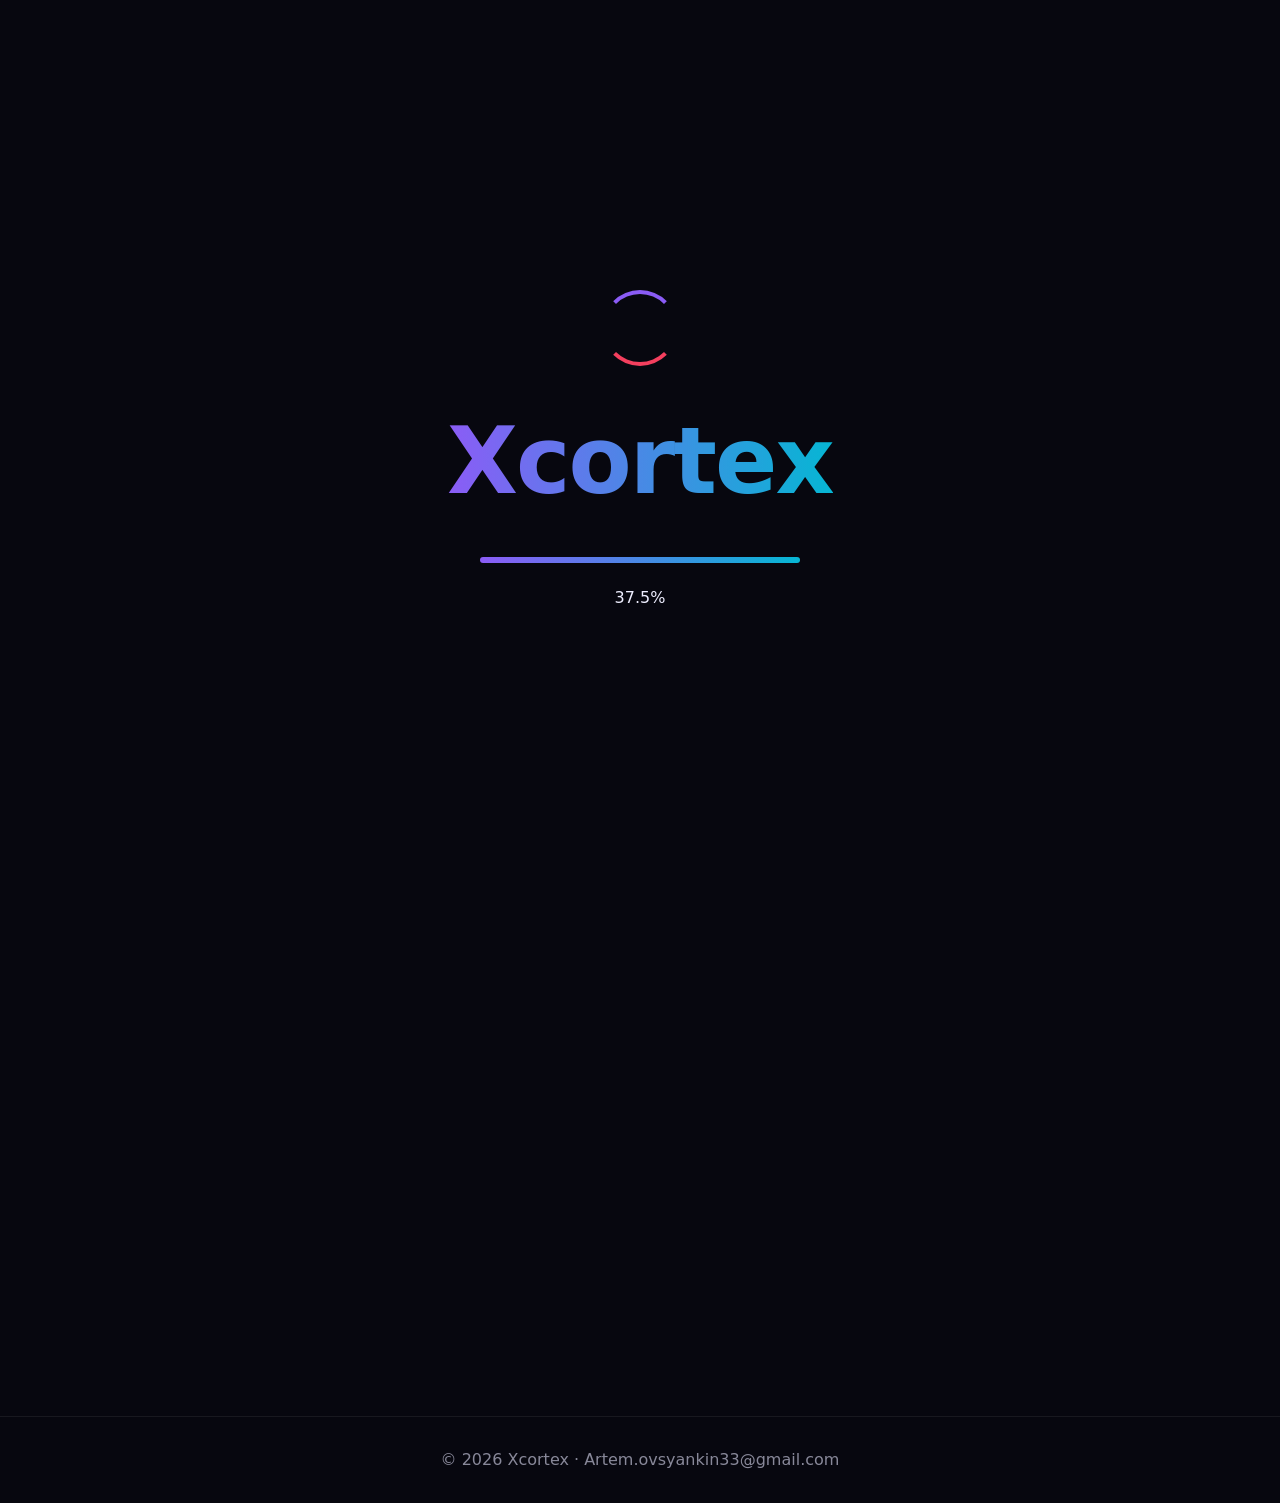
==== commit 38ee1bc4: "Rename index (4) (1).html to index.html" ====
--- a/index.html
+++ b/index.html
@@ -1 +1,254 @@
-<!doctype html><html><head><meta charset="utf-8"><meta name="viewport" content="width=device-width,initial-scale=1"></head><body><style>body{margin:0;font-family:sans-serif;background:#0f172a;color:#fff;text-align:center;padding:50px 20px}h1{font-size:42px;background:linear-gradient(90deg,#f0f,#0ff);-webkit-background-clip:text;background-clip:text;color:transparent}button{padding:12px 30px;border:0;border-radius:30px;background:#7c3aed;color:#fff;font-size:16px;cursor:pointer;transition:.3s}button:hover{transform:scale(1.12)}</style><h1>Ваш бренд</h1><p>Быстрый и яркий лендинг</p><button>Начать</button></body></html>
+<!DOCTYPE html>
+<html lang="ru"><head><meta charset="utf-8"><meta name="viewport" content="width=device-width,initial-scale=1">
+<title>Xcortex — создаём сайты, которые продают</title>
+<style>
+:root{--a:#8b5cf6;--b:#06b6d4;--c:#f43f5e;--bg:#07070f;--g:linear-gradient(90deg,var(--a),var(--b),var(--c),var(--a));--ease:cubic-bezier(.7,0,.2,1)}
+body.mono{--a:#fff;--b:#8a8a8a;--c:#cfcfcf}
+*{box-sizing:border-box;margin:0}
+html{scroll-behavior:smooth}
+body{background:var(--bg);color:#eef;font:16px/1.6 "Segoe UI",system-ui,sans-serif;overflow-x:hidden;min-height:100vh}
+canvas{position:fixed;inset:0;z-index:0;pointer-events:none}
+.bls{position:fixed;inset:0;z-index:0;overflow:hidden;pointer-events:none}
+.bl{position:absolute;width:46vmax;height:46vmax;border-radius:50%;filter:blur(90px);opacity:.25;animation:fl 16s ease-in-out infinite alternate}
+.bl:nth-child(1){background:var(--a);top:-15%;left:-10%}
+.bl:nth-child(2){background:var(--b);bottom:-20%;right:-10%;animation-delay:-5s}
+.bl:nth-child(3){background:var(--c);top:35%;left:40%;animation-delay:-9s}
+@keyframes fl{to{transform:translate(8vw,6vh) scale(1.2)}}
+@keyframes flow{to{background-position:300% 0}}
+@keyframes up{from{opacity:0;transform:translateY(40px)}to{opacity:1;transform:none}}
+@keyframes pop{from{opacity:0;transform:scale(.95)}to{opacity:1;transform:none}}
+@keyframes bob{50%{transform:translateY(-10px)}}
+@keyframes spin{to{transform:rotate(360deg)}}
+@keyframes bar{to{width:100%}}
+@keyframes pulse{50%{transform:scale(1.05)}}
+.gt{background:var(--g);background-size:300% 100%;-webkit-background-clip:text;background-clip:text;color:transparent;animation:flow 6s linear infinite}
+/* загрузка */
+#ld{position:fixed;inset:0;z-index:99;background:var(--bg);display:flex;flex-direction:column;align-items:center;justify-content:center;gap:22px;transition:opacity .7s,transform .7s}
+#ld.out{opacity:0;transform:scale(1.12);pointer-events:none}
+#ld h1{font-size:clamp(44px,10vw,92px);letter-spacing:-2px;animation:pop 1s both}
+.ring{width:76px;height:76px;border-radius:50%;border:4px solid transparent;border-top-color:var(--a);border-bottom-color:var(--c);animation:spin 1s linear infinite}
+.trk{width:min(320px,70vw);height:6px;background:#ffffff1a;border-radius:9px;overflow:hidden}
+.trk i{display:block;height:100%;width:0;background:var(--g);background-size:300% 100%;animation:bar 4s linear forwards,flow 2s linear infinite}
+/* меню (по умолчанию закрыто) */
+nav{position:fixed;top:0;left:0;right:0;z-index:10;display:flex;align-items:center;gap:6px;padding:12px 4vw;background:#07070fe6;backdrop-filter:blur(14px);border-bottom:1px solid #ffffff14;overflow-x:auto;scrollbar-width:none;transition:transform .55s var(--ease),opacity .4s}
+nav::-webkit-scrollbar{display:none}
+nav.hide{transform:translateY(-110%);opacity:0;pointer-events:none}
+nav b{font-size:24px;margin-right:auto;white-space:nowrap}
+nav a{color:#cbd;text-decoration:none;padding:8px 14px;border-radius:30px;transition:.3s;white-space:nowrap;font-size:14px}
+nav a:hover,nav a.act{background:#ffffff1c;color:#fff}
+.ib{background:none;border:1px solid #ffffff30;color:#fff;border-radius:30px;padding:8px 14px;cursor:pointer;font:inherit;font-size:14px;white-space:nowrap;transition:.3s}
+.ib:hover{background:#ffffff1c}
+#op{position:fixed;top:0;left:50%;z-index:11;transform:translate(-50%,0);border:0;cursor:pointer;color:#fff;font:600 15px/1 inherit;font-family:inherit;padding:12px 26px;border-radius:0 0 18px 18px;background:var(--g);background-size:300% 100%;animation:flow 5s linear infinite;box-shadow:0 8px 30px -8px var(--a);transition:transform .55s var(--ease) .1s}
+body.mono #op,body.mono .btn,body.mono .tag{color:#000}
+body:not(.nh) #op{transform:translate(-50%,-130%);transition-delay:0s}
+main{position:relative;z-index:1;padding:64px 5vw 60px;max-width:1200px;margin:auto;opacity:0;transition:opacity .6s,padding-top .55s var(--ease)}
+.ready main{opacity:1}
+body:not(.nh) main{padding-top:110px}
+/* секции */
+.pg{display:none}.pg.on{display:block;animation:pop .5s}
+h2{font-size:clamp(30px,5vw,54px);margin-bottom:10px;line-height:1.1}
+.sub{color:#aab;max-width:640px;margin-bottom:32px}
+.hero{min-height:70vh;display:flex;flex-direction:column;justify-content:center;gap:22px}
+.hero h1{font-size:clamp(40px,8vw,92px);line-height:1.02;letter-spacing:-2px}
+.hero p{font-size:20px;color:#bbc;max-width:560px}
+.ready .hero>*{animation:up .9s both}
+.ready .hero>:nth-child(2){animation-delay:.2s}.ready .hero>:nth-child(3){animation-delay:.4s}.ready .hero>:nth-child(4){animation-delay:.6s}
+.btn{display:inline-block;border:0;cursor:pointer;color:#fff;font:600 16px/1.4 inherit;font-family:inherit;padding:14px 32px;border-radius:40px;background:var(--g);background-size:300% 100%;animation:flow 5s linear infinite;text-decoration:none;transition:transform .3s}
+.btn:hover{transform:scale(1.06)}
+.row{display:flex;gap:14px;flex-wrap:wrap;align-items:center}
+.card{position:relative;background:#ffffff0d;border:1px solid #ffffff1f;border-radius:22px;padding:28px;backdrop-filter:blur(12px);transition:transform .25s,border-color .3s}
+.card:hover{border-color:var(--b);transform:translateY(-4px)}
+.stats{display:grid;grid-template-columns:repeat(auto-fit,minmax(160px,1fr));gap:16px;margin-top:50px}
+.stats .card{text-align:center}.stats b{font-size:40px;display:block}
+.grid{display:grid;grid-template-columns:repeat(auto-fit,minmax(260px,1fr));gap:20px}
+.card h3{font-size:24px;margin-bottom:6px}
+.pr{font-size:44px;font-weight:800;margin:8px 0}
+.card ul{list-style:none;padding:0;margin:14px 0 22px;color:#ccd}
+.card li{padding:5px 0 5px 26px;position:relative}
+.card li:before{content:"✦";position:absolute;left:0;color:var(--b)}
+.feat{border-color:var(--a);box-shadow:0 0 40px -10px var(--a)}
+.tag{position:absolute;top:-13px;right:20px;background:var(--g);background-size:300%;animation:flow 4s linear infinite;color:#fff;font-size:13px;padding:3px 14px;border-radius:20px}
+.ic{font-size:42px;display:inline-block;animation:bob 3s ease-in-out infinite}
+.more{font-size:clamp(30px,6vw,60px);font-weight:800;text-align:center;margin-top:56px;letter-spacing:-1px;animation:flow 5s linear infinite,pulse 2.5s ease-in-out infinite}
+/* MAX */
+.mx{margin-top:60px;padding:3px;border-radius:30px;background:var(--g);background-size:300% 100%;animation:flow 5s linear infinite}
+.mx>div{background:#0b0b18f2;border-radius:27px;padding:44px 24px;text-align:center}
+.av{width:112px;height:112px;margin:0 auto 18px;animation:bob 3s ease-in-out infinite}
+.av svg{width:100%;height:100%;display:block}
+.mx h3{font-size:30px;margin-bottom:6px}
+.mx p{color:#bbc;max-width:480px;margin:0 auto 22px}
+/* поля */
+textarea,input,select{width:100%;background:#0d0d1a;color:#e8e8ff;border:1px solid #ffffff26;border-radius:14px;padding:12px 14px;font:inherit;outline:0;transition:.3s}
+textarea:focus,input:focus,select:focus{border-color:var(--b);box-shadow:0 0 0 3px #06b6d433}
+.chip{background:#ffffff14;border:1px solid #ffffff26;color:#fff;padding:8px 18px;border-radius:30px;cursor:pointer;transition:.3s;font:inherit;font-size:14px}
+.chip:hover,.chip.on{background:var(--a);border-color:var(--a)}
+body.mono .chip:hover,body.mono .chip.on{color:#000}
+/* редактор */
+.ed{display:grid;grid-template-columns:1fr 1fr;gap:16px;height:min(62vh,640px);min-height:380px;margin-top:14px}
+.ed textarea{font:14px/1.5 Consolas,monospace;resize:none;height:100%}
+.pv{display:flex;justify-content:center;overflow:auto;border-radius:14px;background:repeating-linear-gradient(45deg,#ffffff08 0 1px,transparent 1px 9px)}
+iframe{display:block;border:1px solid #ffffff26;border-radius:14px;background:#fff}
+.pv iframe{width:100%;max-width:100%;height:100%;transition:width .25s}
+/* анкета */
+form{display:grid;gap:16px;max-width:720px}
+label{display:grid;gap:6px;color:#bbc;font-size:14px}
+.two{display:grid;grid-template-columns:1fr 1fr;gap:16px}
+#ok{display:none;color:var(--b)}
+/* машина времени */
+.tm{padding:clamp(18px,4vw,34px)}
+.yr{font-size:clamp(56px,12vw,120px);font-weight:900;line-height:1;letter-spacing:-3px}
+.era{color:var(--b);font-size:14px;letter-spacing:.12em;text-transform:uppercase;margin:4px 0 8px}
+.range{appearance:none;-webkit-appearance:none;width:100%;height:8px;border-radius:20px;background:linear-gradient(90deg,var(--a),var(--b),var(--c));outline:0;margin:18px 0 6px;cursor:pointer}
+.range::-webkit-slider-thumb{-webkit-appearance:none;width:26px;height:26px;border-radius:50%;background:#fff;border:5px solid var(--a);box-shadow:0 0 22px var(--a)}
+.range::-moz-range-thumb{width:16px;height:16px;border-radius:50%;background:#fff;border:5px solid var(--a)}
+.tick{display:flex;justify-content:space-between;color:#85859b;font:11px monospace;margin-bottom:18px}
+#tmf{width:100%;height:min(60vh,520px);min-height:360px}
+footer{position:relative;z-index:1;text-align:center;padding:30px;color:#889;border-top:1px solid #ffffff12}
+@media(max-width:800px){.ed{grid-template-columns:1fr;height:auto}.ed textarea{height:320px}.pv{height:420px}}
+@media(max-width:600px){.two{grid-template-columns:1fr}}
+@media(prefers-reduced-motion:reduce){*{animation-duration:.01s!important;scroll-behavior:auto!important}}
+</style></head><body class="nh">
+<div id="ld"><div class="ring"></div><h1 class="gt">Xcortex</h1><div class="trk"><i></i></div><span id="pc">0%</span></div>
+<div class="bls"><div class="bl"></div><div class="bl"></div><div class="bl"></div></div><canvas id="cv"></canvas>
+<nav class="hide" id="nav"><b class="gt">Xcortex</b>
+<a href="#home" data-p="home">Главная</a><a href="#services" data-p="services">Услуги</a><a href="#about" data-p="about">О нас</a><a href="#projects" data-p="projects">Наши проекты</a><a href="#editor" data-p="editor">Редактор</a><a href="#timemachine" data-p="timemachine">Машина времени</a><a href="#order" data-p="order">Заказать</a>
+<button class="ib" id="th" title="Сменить палитру">🎨</button><button class="ib" id="cl">▲ Свернуть</button></nav>
+<button id="op">☰ Меню ▼</button>
+<main>
+<section class="pg" id="home"><div class="hero">
+<span class="sub" style="margin:0">Студия веб-разработки</span>
+<h1>Сайты, на которые <span class="gt">хочется смотреть</span></h1>
+<p>Xcortex делает быстрые, красивые и живые сайты — от визитки за 1000 ₽ до сложного проекта под ключ.</p>
+<div class="row"><a class="btn" href="#order">Заказать сайт</a><a class="btn" href="#timemachine">Машина времени</a></div></div>
+<div class="stats"><div class="card"><b class="gt" data-n="150">0</b>сайтов запущено</div><div class="card"><b class="gt" data-n="99">0</b>% довольных клиентов</div><div class="card"><b class="gt" data-n="3">0</b>дня на старт проекта</div><div class="card"><b class="gt" data-n="24">0</b>/7 на связи</div></div>
+<div class="mx"><div><div class="av"><svg viewBox="0 0 100 100" role="img" aria-label="MAX"><defs><linearGradient id="mg" x1="0" y1="0" x2="1" y2="1"><stop offset="0" stop-color="#2d8cff"/><stop offset="1" stop-color="#8a3ffc"/></linearGradient></defs><rect width="100" height="100" rx="26" fill="url(#mg)"/><text x="50" y="62" text-anchor="middle" font-family="Segoe UI,Arial,sans-serif" font-weight="800" font-size="30" fill="#fff">MAX</text></svg></div>
+<h3 class="gt">Мы в мессенджере MAX</h3><p>Присоединяйтесь к нашему сообществу: быстрая связь, ответы на вопросы и новости Xcortex.</p>
+<a class="btn" href="https://max.ru/join/R0g8d4cu2PjLO9iwyfrRaeOZxJmcnZb8B1XV-3D7Jh0" target="_blank" rel="noopener">Вступить в MAX</a></div></div></section>
+
+<section class="pg" id="services"><h2 class="gt">Услуги и тарифы</h2><p class="sub">Выберите тариф — и мы начнём работу. Цены фиксированные, без скрытых доплат.</p><div class="grid" id="pr"></div></section>
+
+<section class="pg" id="about"><h2 class="gt">О нас</h2><p class="sub">Xcortex — команда, которая хорошо создаёт сайты. Мы любим чистый код, смелый дизайн и анимации, которые работают на результат. Каждый проект делаем так, будто он наш собственный.</p>
+<div class="grid"><div class="card"><span class="ic">🎨</span><h3>Дизайн</h3>Яркие, продуманные интерфейсы, которые запоминаются с первого взгляда.</div><div class="card"><span class="ic" style="animation-delay:-.7s">⚡</span><h3>Скорость</h3>Лёгкий код и быстрая загрузка — сайт открывается мгновенно на любом устройстве.</div><div class="card"><span class="ic" style="animation-delay:-1.4s">✨</span><h3>Анимации</h3>Плавные эффекты, которые оживляют сайт и удерживают внимание посетителей.</div><div class="card"><span class="ic" style="animation-delay:-2.1s">🛟</span><h3>Поддержка</h3>Отвечаем быстро, вносим правки и помогаем после запуска.</div></div></section>
+
+<section class="pg" id="projects"><h2 class="gt">Наши проекты</h2><p class="sub">Проекты, которые мы уже сделали. Нажмите «Перейти», чтобы открыть проект в новой вкладке.</p><div class="grid" id="pj"></div><div class="more gt">Ещё много всего…</div></section>
+
+<section class="pg" id="editor"><h2 class="gt">Live-редактор кода</h2><p class="sub">Выберите шаблон и правьте HTML/CSS — результат обновляется сразу.</p>
+<div class="row" id="tp"></div>
+<div class="row" style="margin-top:12px"><button class="chip on" data-w="100%">Десктоп</button><button class="chip" data-w="768px">Планшет</button><button class="chip" data-w="375px">Смартфон</button><button class="chip" id="cc">Копировать код</button><button class="chip" id="dc">Скачать .html</button></div>
+<div class="ed"><textarea id="code" spellcheck="false" aria-label="Редактор HTML"></textarea><div class="pv"><iframe id="fr" title="Результат" sandbox="allow-scripts"></iframe></div></div>
+<div class="row" style="margin-top:18px"><button class="btn" id="use">Заказать этот шаблон</button></div></section>
+
+<section class="pg" id="timemachine"><h2 class="gt">Машина времени</h2><p class="sub">Двигайте ползунок от 2000 до 3000 года: чем дальше в будущее, тем красивее и современнее становится сайт в окне ниже.</p>
+<div class="card tm"><div class="yr gt" id="yr">2026</div><div class="era" id="en"></div>
+<input class="range" id="ys" type="range" min="2000" max="3000" step="1" value="2026" aria-label="Год">
+<div class="tick"><span>2000</span><span>2250</span><span>2500</span><span>2750</span><span>3000</span></div>
+<iframe id="tmf" title="Сайт из выбранного года" sandbox></iframe>
+<div class="row" style="margin-top:16px"><button class="chip" id="ym">− 10 лет</button><button class="chip" id="yp">+ 10 лет</button><button class="btn" id="yo">Заказать сайт в стиле этого года</button></div></div></section>
+
+<section class="pg" id="order"><h2 class="gt">Анкета заказа</h2><p class="sub">Заполните анкету — по кнопке откроется ваша почта с готовым письмом.</p>
+<form id="f"><div class="two"><label>Ваше имя<input name="n" required placeholder="Иван"></label><label>Email<input name="e" type="email" required placeholder="you@mail.ru"></label></div>
+<div class="two"><label>Телефон или Telegram<input name="p" placeholder="+7… / @username"></label><label>Тариф<select name="t" id="ts"></select></label></div>
+<div class="two"><label>Шаблон за основу<select name="s" id="ss"></select></label><label>Желаемый срок<input name="d" placeholder="Например, 2 недели"></label></div>
+<label>Тип сайта<select name="k"><option>Лендинг</option><option>Визитка</option><option>Портфолио</option><option>Интернет-магазин</option><option>Другое</option></select></label>
+<label>О проекте и пожелания<textarea name="m" rows="4" placeholder="Расскажите, что нужно сделать, какие цвета и функции хотите"></textarea></label>
+<div class="row"><button class="btn" type="submit">Заказать</button><span id="ok">Открываем почтовый клиент…</span></div></form></section>
+</main>
+<footer>© 2026 Xcortex · Artem.ovsyankin33@gmail.com</footer>
+
+<script>
+(()=>{
+"use strict";
+const $=s=>document.querySelector(s),$$=s=>[...document.querySelectorAll(s)];
+const fmt=n=>n.toLocaleString("ru-RU")+" ₽";
+const esc=s=>String(s).replace(/[&<>"]/g,c=>({"&":"&amp;","<":"&lt;",">":"&gt;",'"':"&quot;"}[c]));
+
+/* ---------- данные ---------- */
+const TR=[{n:"Базовый",p:1000,l:["Одностраничный сайт","Адаптивная вёрстка","1 правка","Срок до 3 дней"]},
+{n:"Премиум",p:10000,hit:1,l:["До 5 страниц","Анимации и эффекты","Форма заявок","SEO-основа","3 правки","Срок до 7 дней"]},
+{n:"Альфа",p:25000,l:["Сайт под ключ","Уникальный дизайн","Сложные анимации и интеграции","Безлимитные правки","Поддержка 30 дней","Приоритетная работа"]}];
+const PJ=[["Xsocial","https://artem-2436.github.io/Xsocial","💬","Лёгкий мессенджер для общения. Версия v1.1.1."],["Xforum","https://artem-2436.github.io/Xforum/","🗂️","Форум для ИТ-разработчиков любого возраста."],["Xme","https://artem-2436.github.io/Xme/","🙋","Платформа для анонимных вопросов. Составьте тест — другие его пройдут."],["XcortexWIKI","https://artem-2436.github.io/XcortexWIKI/","📚","Аналог Википедии."],["CreateWeb","https://artem-2436.github.io/createWeb/","🛠️","Платформа для заказов сайтов от Xcortex."]];
+const TP={"Лендинг":`<style>body{margin:0;font-family:sans-serif;background:#0f172a;color:#fff;text-align:center;padding:50px 20px}h1{font-size:42px;background:linear-gradient(90deg,#f0f,#0ff);-webkit-background-clip:text;background-clip:text;color:transparent}button{padding:12px 30px;border:0;border-radius:30px;background:#7c3aed;color:#fff;font-size:16px;cursor:pointer;transition:.3s}button:hover{transform:scale(1.12)}</style><h1>Ваш бренд</h1><p>Быстрый и яркий лендинг</p><button>Начать</button>`,
+"Портфолио":`<style>body{margin:0;font-family:sans-serif;background:#111;color:#fff;padding:30px}.g{display:grid;grid-template-columns:repeat(3,1fr);gap:12px}.g div{height:110px;border-radius:14px;display:flex;align-items:center;justify-content:center;transition:.4s}.g div:hover{transform:rotate(-4deg) scale(1.1)}</style><h2>Мои работы</h2><div class="g"><div style="background:#f43f5e">Проект 1</div><div style="background:#06b6d4">Проект 2</div><div style="background:#8b5cf6">Проект 3</div></div>`,
+"Визитка":`<style>body{margin:0;display:grid;place-items:center;height:100vh;background:linear-gradient(135deg,#f093fb,#f5576c);font-family:sans-serif}.c{background:#fff;padding:34px;border-radius:24px;text-align:center;box-shadow:0 20px 50px #0004}.a{width:80px;height:80px;margin:0 auto 12px;border-radius:50%;background:conic-gradient(#f43f5e,#06b6d4,#8b5cf6,#f43f5e);animation:r 4s linear infinite}@keyframes r{to{transform:rotate(360deg)}}</style><div class="c"><div class="a"></div><h2>Имя Фамилия</h2><p>Веб-дизайнер</p></div>`,
+"Магазин":`<style>body{margin:0;font-family:sans-serif;background:#f4f4f8;padding:24px}.g{display:flex;gap:14px}.p{flex:1;background:#fff;border-radius:16px;padding:16px;text-align:center;transition:.3s}.p:hover{transform:translateY(-8px);box-shadow:0 14px 30px #0002}.p i{display:block;height:80px;border-radius:12px;background:linear-gradient(45deg,#06b6d4,#8b5cf6);margin-bottom:10px}b{color:#7c3aed}</style><h2>Магазин</h2><div class="g"><div class="p"><i></i>Товар 1<br><b>990 ₽</b></div><div class="p"><i></i>Товар 2<br><b>1 490 ₽</b></div><div class="p"><i></i>Товар 3<br><b>2 990 ₽</b></div></div>`,
+"Кликер":`<style>body{margin:0;min-height:100vh;display:grid;place-items:center;background:#101322;color:#fff;font:18px system-ui;text-align:center}button{width:150px;height:150px;border:0;border-radius:50%;background:linear-gradient(135deg,#a855f7,#06b6d4);color:#fff;font-size:22px;font-weight:bold;cursor:pointer;transition:.1s}button:active{transform:scale(.92)}</style><div><h1>⚡ CLICK LAB</h1><button id="h">+1</button><p>Счёт: <b id="s">0</b></p></div><script>var n=0;h.onclick=function(){s.textContent=++n}<\/script>`};
+const doc=h=>'<!doctype html><html><head><meta charset="utf-8"><meta name="viewport" content="width=device-width,initial-scale=1"></head><body>'+h+'</body></html>';
+
+/* ---------- тарифы, проекты, список шаблонов ---------- */
+$("#pr").innerHTML=TR.map((t,i)=>`<div class="card ${t.hit?"feat":""}">${t.hit?'<span class="tag">Хит</span>':""}<h3>${t.n}</h3><div class="pr gt">${fmt(t.p)}</div><ul>${t.l.map(x=>"<li>"+x+"</li>").join("")}</ul><a class="btn" href="#order" data-t="${i}">Выбрать</a></div>`).join("");
+$("#ts").innerHTML=TR.map(t=>`<option>${t.n} — ${fmt(t.p)}</option>`).join("");
+$("#ss").innerHTML="<option>Без шаблона</option>"+Object.keys(TP).map(k=>"<option>"+k+"</option>").join("");
+$$("[data-t]").forEach(a=>a.addEventListener("click",()=>{$("#ts").selectedIndex=+a.dataset.t}));
+$("#pj").innerHTML=PJ.map((p,i)=>`<div class="card"><span class="ic" style="animation-delay:-${i*.6}s">${p[2]}</span><h3>${p[0]}</h3><p style="color:#bbc">${p[3]}</p><a class="btn" style="margin-top:16px" href="${p[1]}" target="_blank" rel="noopener">Перейти</a></div>`).join("");
+
+/* ---------- роутер вкладок ---------- */
+function go(p){if(!$("#"+p)||!$("#"+p).classList.contains("pg"))p="home";$$(".pg").forEach(e=>e.classList.toggle("on",e.id===p));$$("nav a").forEach(a=>a.classList.toggle("act",a.dataset.p===p));scrollTo(0,0);if(p==="home")count();if(p==="timemachine")setYear(+$("#ys").value)}
+addEventListener("hashchange",()=>go(location.hash.slice(1)));
+function count(){$$("[data-n]").forEach(el=>{const e=+el.dataset.n,s=performance.now();(function f(t){const k=Math.min(1,(t-s)/1500);el.textContent=Math.round(e*(1-Math.pow(1-k,3)));if(k<1)requestAnimationFrame(f)})(s)})}
+
+/* ---------- меню: изначально закрыто ---------- */
+const menu=open=>{$("#nav").classList.toggle("hide",!open);document.body.classList.toggle("nh",!open)};
+$("#op").addEventListener("click",()=>menu(true));
+$("#cl").addEventListener("click",()=>menu(false));
+$$("nav a").forEach(a=>a.addEventListener("click",()=>{if(innerWidth<700)menu(false)}));
+$("#th").addEventListener("click",()=>document.body.classList.toggle("mono"));
+
+/* ---------- редактор ---------- */
+const code=$("#code"),fr=$("#fr");let cur="Лендинг",tmr=0;
+$("#tp").innerHTML=Object.keys(TP).map(k=>`<button class="chip" data-k="${esc(k)}">${esc(k)}</button>`).join("");
+function load(k){cur=k;code.value=TP[k];fr.srcdoc=doc(TP[k]);$$("#tp .chip").forEach(c=>c.classList.toggle("on",c.dataset.k===k))}
+$$("#tp .chip").forEach(c=>c.addEventListener("click",()=>load(c.dataset.k)));
+code.addEventListener("input",()=>{clearTimeout(tmr);tmr=setTimeout(()=>{fr.srcdoc=doc(code.value)},150)});
+$$("[data-w]").forEach(b=>b.addEventListener("click",()=>{$$("[data-w]").forEach(x=>x.classList.toggle("on",x===b));fr.style.width=b.dataset.w}));
+$("#cc").addEventListener("click",async()=>{const b=$("#cc");try{await navigator.clipboard.writeText(code.value)}catch{code.select();document.execCommand("copy")}b.textContent="Скопировано ✓";setTimeout(()=>b.textContent="Копировать код",1600)});
+$("#dc").addEventListener("click",()=>{const u=URL.createObjectURL(new Blob([doc(code.value)],{type:"text/html"})),a=document.createElement("a");a.href=u;a.download="xcortex-template.html";a.click();setTimeout(()=>URL.revokeObjectURL(u),1000)});
+$("#use").addEventListener("click",()=>{$("#ss").value=cur;location.hash="order"});
+load(cur);
+
+/* ---------- машина времени ---------- */
+const BASE="*{box-sizing:border-box;margin:0}body{min-height:100vh}.g{display:grid;grid-template-columns:repeat(3,1fr);gap:12px}@media(max-width:520px){.g{grid-template-columns:1fr}}";
+const ERAS=[
+[2006,"Ранний веб","Добро пожаловать на наш сайт!","Лучше всего виден в Internet Explorer 6",
+`body{background:#c0c0c0;font:14px "Times New Roman",serif;padding:8px}header{background:#000080;color:#ff0;padding:6px;display:flex;justify-content:space-between}nav span{margin-left:12px;text-decoration:underline}h1{color:#00f;font-size:28px;margin:16px 0 6px}p{margin-bottom:12px}button{border:2px outset #fff;background:#c0c0c0;padding:4px 16px;font:inherit;margin-bottom:14px}.g div{border:2px inset #fff;background:#fff;padding:10px}footer{margin-top:14px;font-size:11px}`],
+[2012,"Web 2.0","Наш новый сайт","Глянцевые кнопки, градиенты и тени",
+`body{background:linear-gradient(#dfeaf7,#fff 300px);font:14px Verdana,sans-serif;color:#234;padding:14px}header{background:linear-gradient(#6aa9ec,#1d6bc4);color:#fff;padding:12px 16px;border-radius:8px;display:flex;justify-content:space-between;box-shadow:0 2px 6px #0004}nav span{margin-left:14px}h1{margin:22px 0 8px;text-shadow:1px 1px #fff}p{margin-bottom:14px}button{border:1px solid #145;border-radius:6px;background:linear-gradient(#8fd0ff,#1b6fc9 55%,#0f4f9a);color:#fff;padding:10px 22px;font:bold 14px Verdana;box-shadow:inset 0 1px #fff8,0 3px 5px #0003;margin-bottom:18px}.g div{background:linear-gradient(#fff,#e9f1fb);border:1px solid #b9cde6;border-radius:8px;padding:14px;box-shadow:0 2px 5px #0002}footer{margin-top:16px;font-size:11px}`],
+[2018,"Flat Design","Меньше деталей. Больше смысла.","Плоские цвета и чёткая типографика",
+`body{background:#fff;font:15px Helvetica,Arial,sans-serif;color:#263238}header{background:#2196f3;color:#fff;padding:16px 22px;display:flex;justify-content:space-between;font-weight:700}nav span{margin-left:18px}main{padding:26px 22px}h1{font-size:34px;margin-bottom:8px}p{margin-bottom:18px;color:#607d8b}button{border:0;background:#ff5722;color:#fff;padding:12px 26px;font:700 14px Helvetica;margin-bottom:22px}.g div{padding:20px;color:#fff;font-weight:700}.g div:nth-child(1){background:#4caf50}.g div:nth-child(2){background:#ff9800}.g div:nth-child(3){background:#9c27b0}footer{padding:0 22px 18px;color:#90a4ae;font-size:12px}`],
+[2026,"Современный минимализм","Пространство для главного.","Мягкие тени, большие радиусы, воздух",
+`body{background:#f6f7fb;font:16px/1.6 system-ui,sans-serif;color:#1c2033}header{display:flex;justify-content:space-between;padding:20px 34px}nav span{margin-left:22px;color:#667}main{padding:20px 34px}h1{font-size:clamp(32px,6vw,54px);letter-spacing:-.04em;line-height:1.05;margin-bottom:12px}p{color:#667;max-width:460px;margin-bottom:22px}button{border:0;background:#4f46e5;color:#fff;padding:14px 28px;border-radius:40px;font:600 15px system-ui;box-shadow:0 12px 30px -8px #4f46e5aa;margin-bottom:28px;transition:.3s}button:hover{transform:translateY(-3px)}.g div{background:#fff;border-radius:24px;padding:24px;box-shadow:0 14px 40px #1c20330f}footer{padding:10px 34px 24px;color:#99a;font-size:13px}`],
+[2100,"Стекло и аврора","Интерфейсы, которые чувствуют вас.","Матовое стекло, живой градиент, плавность",
+`body{background:linear-gradient(120deg,#1b1147,#0b3a63,#3a0f5c,#1b1147);background-size:300% 300%;animation:bg 14s ease infinite;color:#fff;font:16px/1.6 system-ui,sans-serif}@keyframes bg{50%{background-position:100% 50%}}header{display:flex;justify-content:space-between;padding:18px 30px;backdrop-filter:blur(14px);background:#ffffff14;border-bottom:1px solid #ffffff22}nav span{margin-left:22px;opacity:.8}main{padding:30px}h1{font-size:clamp(34px,6vw,60px);line-height:1.05;margin-bottom:12px;background:linear-gradient(90deg,#8ff,#f9f,#ff9);-webkit-background-clip:text;background-clip:text;color:transparent}p{opacity:.8;max-width:480px;margin-bottom:24px}button{border:1px solid #fff5;background:#ffffff22;backdrop-filter:blur(10px);color:#fff;padding:14px 30px;border-radius:40px;font:600 15px system-ui;margin-bottom:28px;box-shadow:0 0 30px #8ff4;transition:.3s}button:hover{background:#ffffff40}.g div{background:#ffffff18;border:1px solid #ffffff2e;backdrop-filter:blur(18px);border-radius:24px;padding:24px;box-shadow:0 20px 50px #0005}footer{padding:0 30px 24px;opacity:.6;font-size:13px}`],
+[2400,"Голографический HUD","Данные становятся пространством.","Сканирующий слой, сетка и телеметрия",
+`body{background:#020b14;color:#bff;font:14px/1.6 "Courier New",monospace;background-image:linear-gradient(#1ceaff14 1px,transparent 1px),linear-gradient(90deg,#1ceaff14 1px,transparent 1px);background-size:28px 28px;animation:gm 10s linear infinite}@keyframes gm{to{background-position:28px 28px}}body:after{content:"";position:fixed;inset:0;pointer-events:none;background:linear-gradient(transparent 48%,#43f5ff22 50%,transparent 52%);background-size:100% 10px;animation:sc 4s linear infinite}@keyframes sc{to{background-position:0 100%}}header{display:flex;justify-content:space-between;padding:14px 24px;border-bottom:1px solid #39efff;box-shadow:0 0 24px #00d9ff44;color:#4af5ff}nav span{margin-left:18px}main{padding:26px 24px}h1{font-size:clamp(28px,5vw,52px);color:#8ffaff;text-shadow:0 0 22px #00d9ff;margin-bottom:10px;text-transform:uppercase}p{max-width:480px;margin-bottom:22px}button{background:transparent;border:1px solid #39efff;color:#8ffaff;padding:12px 26px;font:inherit;letter-spacing:.15em;margin-bottom:26px;box-shadow:0 0 18px #00d9ff55,inset 0 0 14px #00d9ff22;animation:pl 2s infinite}@keyframes pl{50%{box-shadow:0 0 34px #00d9ffaa,inset 0 0 20px #00d9ff44}}.g div{border:1px solid #39efff;padding:18px;background:#073746aa;box-shadow:inset 0 0 30px #00d9ff22}footer{padding:0 24px 20px;color:#4af5ff99;font-size:12px}`],
+[2800,"Нейро-космос","Подумайте. Мы уже здесь.","Биолюминесценция и интерфейс, который реагирует на мысль",
+`body{background:radial-gradient(ellipse at 50% 110%,#4b1f8a,#060b1c 65%);color:#ece9ff;font:16px/1.6 system-ui,sans-serif;overflow-x:hidden}body:before{content:"";position:fixed;width:340px;height:340px;right:-60px;top:70px;border-radius:50%;background:radial-gradient(circle at 35% 25%,#fff,#a7ffe9 8%,#7c3aed 40%,#10152c 72%);box-shadow:0 0 90px #70ffe9aa;animation:nf 6s ease-in-out infinite}@keyframes nf{50%{transform:translateY(-26px) rotate(12deg) scale(1.06)}}header{position:relative;display:flex;justify-content:space-between;padding:20px 32px;color:#76ffe3}nav span{margin-left:22px}main{position:relative;padding:20px 32px}h1{font-size:clamp(34px,6vw,64px);line-height:1.03;margin-bottom:12px;background:linear-gradient(90deg,#76ffe3,#c4a5ff);-webkit-background-clip:text;background-clip:text;color:transparent}p{max-width:440px;opacity:.8;margin-bottom:24px}button{border:0;background:linear-gradient(90deg,#6d3bea,#38e7c7);color:#fff;padding:15px 32px;border-radius:40px;font:700 15px system-ui;box-shadow:0 0 34px #38e7c788;margin-bottom:30px}.g div{background:#ffffff0f;border:1px solid #9a72ff66;border-radius:34px;padding:26px;backdrop-filter:blur(14px);box-shadow:0 0 40px #a855f733;animation:nf 7s ease-in-out infinite}.g div:nth-child(2){animation-delay:-2s}.g div:nth-child(3){animation-delay:-4s}footer{position:relative;padding:0 32px 22px;opacity:.6;font-size:13px}`],
+[3001,"Трансцендентность","Свет, ставший смыслом.","Звёздное поле, вращающиеся кольца и золотое сияние",
+`body{background:radial-gradient(1px 1px at 20% 30%,#fff,transparent),radial-gradient(1.5px 1.5px at 70% 20%,#ffe9a8,transparent),radial-gradient(1px 1px at 40% 80%,#fff,transparent),radial-gradient(2px 2px at 85% 65%,#cfe,transparent),radial-gradient(ellipse at 50% 40%,#1c1440,#02020a 70%);color:#fff7e0;font:16px/1.6 Georgia,serif}body:before{content:"";position:fixed;left:50%;top:44%;width:520px;height:520px;margin:-260px;border-radius:50%;border:2px solid #ffd76a55;box-shadow:0 0 80px #ffd76a44,inset 0 0 80px #ffd76a22;animation:rg 24s linear infinite}body:after{content:"";position:fixed;left:50%;top:44%;width:380px;height:380px;margin:-190px;border-radius:50%;border:2px dashed #9ff4ff77;animation:rg 16s linear infinite reverse}@keyframes rg{to{transform:rotate(360deg)}}header{position:relative;z-index:1;display:flex;justify-content:space-between;padding:22px 34px;letter-spacing:.3em;text-transform:uppercase;font-size:12px;color:#ffd76a}nav span{margin-left:24px}main{position:relative;z-index:1;padding:20px 34px;text-align:center}h1{font-size:clamp(36px,7vw,72px);font-weight:400;line-height:1.05;margin:26px 0 12px;background:linear-gradient(90deg,#fff,#ffd76a,#9ff4ff,#fff);background-size:300%;-webkit-background-clip:text;background-clip:text;color:transparent;animation:fw 8s linear infinite}@keyframes fw{to{background-position:300% 0}}p{max-width:460px;margin:0 auto 24px;opacity:.85}button{border:1px solid #ffd76a;background:#ffd76a1a;color:#ffe9a8;padding:14px 34px;border-radius:40px;font:inherit;letter-spacing:.12em;box-shadow:0 0 40px #ffd76a66;margin-bottom:34px}.g{text-align:left}.g div{background:#ffffff0c;border:1px solid #ffd76a55;border-radius:50px 50px 18px 18px;padding:24px;backdrop-filter:blur(10px);box-shadow:0 0 50px #9ff4ff22}footer{position:relative;z-index:1;text-align:center;padding:0 0 24px;color:#ffd76a99;font-size:12px;letter-spacing:.2em}`]];
+function tmDoc(y){const i=ERAS.findIndex(e=>y<e[0]),k=i<0?ERAS.length-1:i,e=ERAS[k],hue=k>=4?"html{filter:hue-rotate("+((y*3)%50)+"deg)}":"";
+return'<!doctype html><html lang="ru"><head><meta charset="utf-8"><meta name="viewport" content="width=device-width,initial-scale=1"><style>'+BASE+e[4]+hue+'</style></head><body><header><b>Xcortex</b><nav><span>О нас</span><span>Услуги</span><span>Контакты</span></nav></header><main><h1>'+e[2]+'</h1><p>'+e[3]+' · '+y+' год</p><button>Заказать сайт</button><div class="g"><div><b>Дизайн</b><br>Образ эпохи '+y+'</div><div><b>Скорость</b><br>Мгновенный отклик</div><div><b>Поддержка</b><br>Всегда на связи</div></div></main><footer>© '+y+' Xcortex'+(k===0?' · Вы посетитель № 000'+(100+y%900):'')+'</footer></body></html>'}
+const ys=$("#ys"),tmf=$("#tmf");let ty=0,last=0;
+function setYear(y){y=Math.max(2000,Math.min(3000,+y||2026));ys.value=y;$("#yr").textContent=y;const i=ERAS.findIndex(e=>y<e[0]);$("#en").textContent=ERAS[i<0?ERAS.length-1:i][1];clearTimeout(ty);ty=setTimeout(()=>{tmf.srcdoc=tmDoc(y)},40)}
+ys.addEventListener("input",()=>setYear(ys.value));
+$("#ym").addEventListener("click",()=>setYear(+ys.value-10));
+$("#yp").addEventListener("click",()=>setYear(+ys.value+10));
+$("#yo").addEventListener("click",()=>{const i=ERAS.findIndex(e=>+ys.value<e[0]),e=ERAS[i<0?ERAS.length-1:i],m=$("#f").elements.m;m.value=(m.value+"\n\nЖелаемая стилистика: сайт в эстетике "+ys.value+" года ("+e[1]+").").trim();location.hash="order"});
+
+/* ---------- анкета (mailto) ---------- */
+$("#f").addEventListener("submit",e=>{e.preventDefault();const d=Object.fromEntries(new FormData(e.target));
+const body=["Имя: "+d.n,"Email: "+d.e,"Контакт: "+(d.p||"—"),"Тариф: "+d.t,"Шаблон: "+d.s,"Тип сайта: "+d.k,"Срок: "+(d.d||"—"),"","О проекте:",d.m||"—"].join("\n");
+$("#ok").style.display="inline";
+location.href="mailto:Artem.ovsyankin33@gmail.com?subject="+encodeURIComponent("Заказ сайта — "+d.t)+"&body="+encodeURIComponent(body)});
+
+/* ---------- загрузочный экран 4 секунды ---------- */
+let n=0;const iv=setInterval(()=>{n++;$("#pc").textContent=Math.min(100,n*2.5)+"%"},100);
+setTimeout(()=>{clearInterval(iv);$("#ld").classList.add("out");document.body.classList.add("ready");setTimeout(()=>$("#ld").remove(),800);go(location.hash.slice(1)||"home")},4000);
+go(location.hash.slice(1)||"home");
+
+/* ---------- фон-частицы ---------- */
+const cv=$("#cv"),x=cv.getContext("2d"),P=[];let W,H;
+function rs(){W=cv.width=innerWidth;H=cv.height=innerHeight}rs();addEventListener("resize",rs);
+for(let i=0;i<55;i++)P.push({x:Math.random()*innerWidth,y:Math.random()*innerHeight,vx:Math.random()-.5,vy:Math.random()-.5});
+(function dr(){x.clearRect(0,0,W,H);x.fillStyle=x.strokeStyle="#fff";P.forEach((p,i)=>{p.x=(p.x+p.vx+W)%W;p.y=(p.y+p.vy+H)%H;x.globalAlpha=.6;x.fillRect(p.x,p.y,2,2);for(let j=i+1;j<P.length;j++){const q=P[j],ds=Math.hypot(p.x-q.x,p.y-q.y);if(ds<120){x.globalAlpha=.25*(1-ds/120);x.beginPath();x.moveTo(p.x,p.y);x.lineTo(q.x,q.y);x.stroke()}}});requestAnimationFrame(dr)})();
+})();
+</script>
+</body></html>
